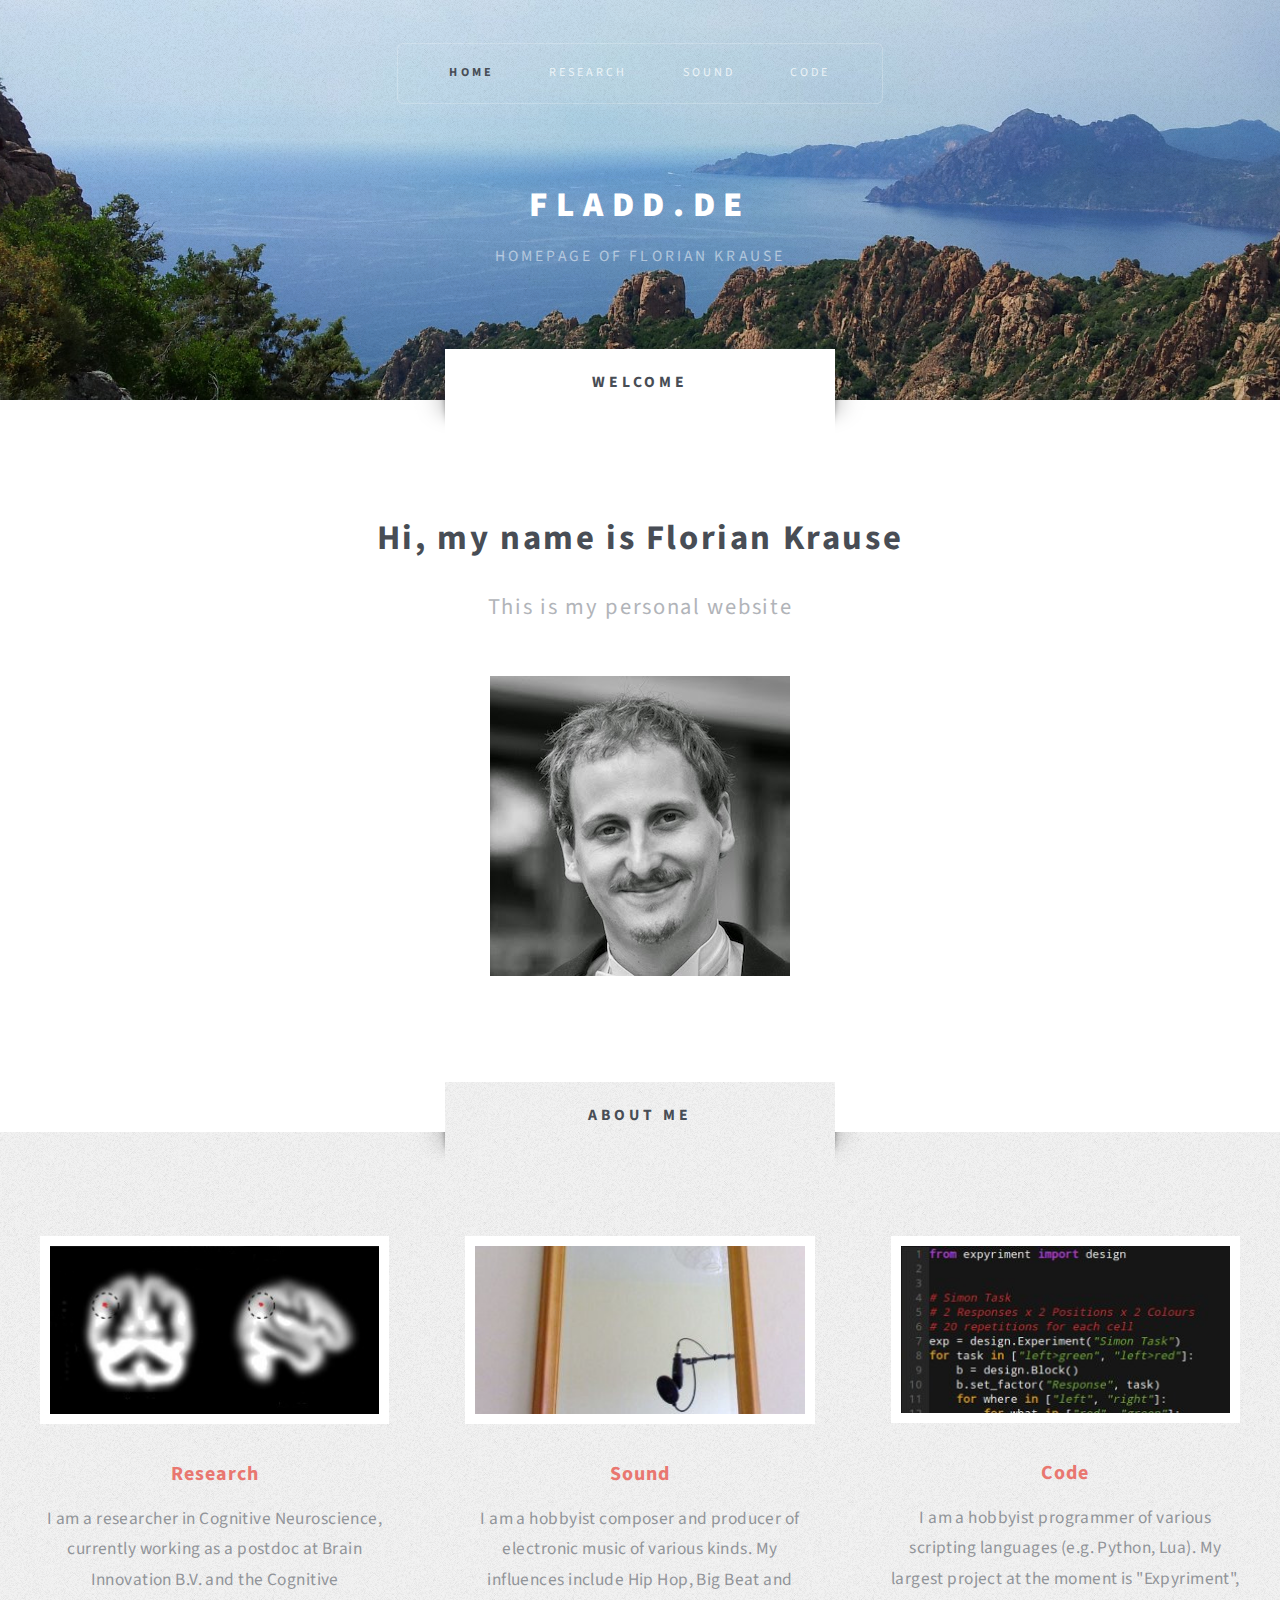
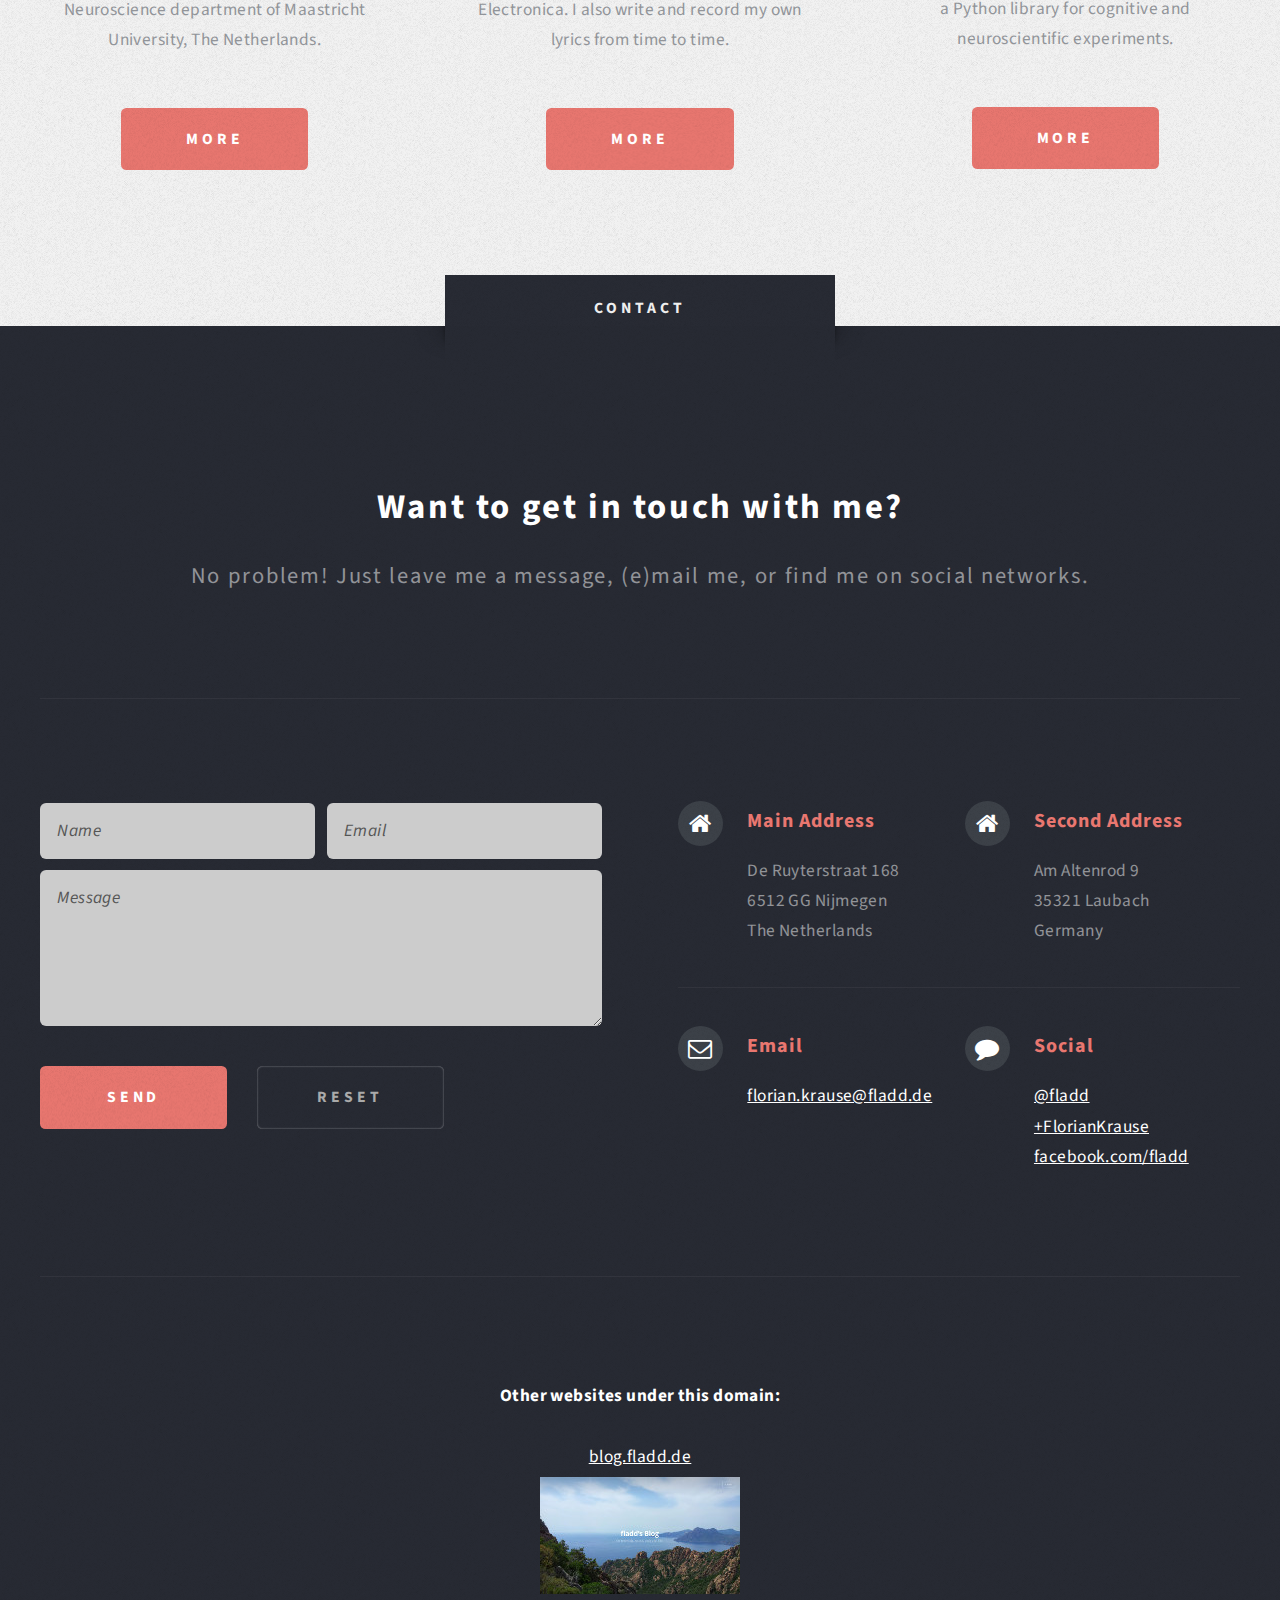
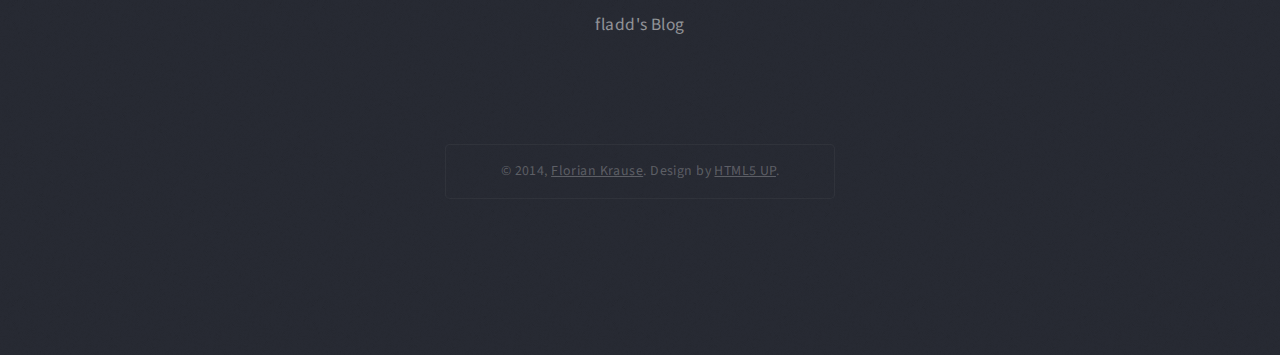
==== index.html @ 592b1b5a "copy from webserver" ====
<!DOCTYPE HTML>
<!--
Escape Velocity 2.0 by HTML5 UP
html5up.net | @n33co
Free for personal and commercial use under the CCA 3.0 license (html5up.net/license)
-->
<html>
    <head>
        <title>fladd.de - Homepage of Florian Krause</title>
        <meta http-equiv="content-type" content="text/html; charset=utf-8" />
        <meta name="description" content="I am a researcher in cognitive neuroscience, a hobbyist composer and producer of electronic music, and a hobbyist programmer" />
        <meta name="keywords" content="" />
        <link href="http://fonts.googleapis.com/css?family=Source+Sans+Pro:400,400italic,700,900" rel="stylesheet" />
        <script src="js/jquery-1.9.1.min.js"></script>
        <script src="js/jquery.dropotron-1.3.js"></script>
        <script src="js/config.js"></script>
        <script src="js/5grid.min.js"></script>
        <script src="js/5grid-ui.min.js"></script>
        <script src="js/scroll.js"></script>
        <noscript>
            <link rel="stylesheet" href="css/5grid-noscript.css" />
            <link rel="stylesheet" href="css/style.css" />
            <link rel="stylesheet" href="css/style-desktop.css" />
        </noscript>
        <!--[if lte IE 8]><script src="js/html5shiv.js"></script><link rel="stylesheet" href="css/ie8.css" /><![endif]-->
	<script type="text/javascript">

	  var _gaq = _gaq || [];
	  _gaq.push(['_setAccount', 'UA-11684530-1']);
	  _gaq.push(['_trackPageview']);

	  (function() {
	    var ga = document.createElement('script'); ga.type = 'text/javascript'; ga.async = true;
	    ga.src = ('https:' == document.location.protocol ? 'https://ssl' : 'http://www') + '.google-analytics.com/ga.js';
	    var s = document.getElementsByTagName('script')[0]; s.parentNode.insertBefore(ga, s);
	  })();

	</script>
    </head>
    <body class="no-sidebar">

        <!-- Header Wrapper -->
        <div id="header-wrapper" class="wrapper">
            <div class="5grid 5grid-container">
                <div class="row">
                    <div class="12u">

                        <!-- Header -->
                        <div id="header">

                            <!-- Logo -->
                            <div id="logo">
                                <h1><a href="./">fladd.de</a></h1>
                                <span class="byline">Homepage of Florian Krause</span>
                            </div>
                            <!-- /Logo -->

                            <!-- Nav -->
                            <nav id="nav">
                            <ul>
                                <li class="active"><a
                                    href="">Home</a>
                                <ul>
                                    <li><a class="scroll" href="#welcome">Welcome</a></li>
                                    <li><a class="scroll"  href="#aboutme">About me</a></li>
                                    <li><a class="scroll" href="#contact">Contact</a></li>
                                </ul>
                                </li>

                                <li class="inactive"><a href="research">Research</a>
				</li>
                                <li class="inactive"><a href="sound">Sound</a>
				</li>
                                <li class="inactive"> <a href="code">Code</a>
</li>
                            </ul>
                            </nav>
                            <!-- /Nav -->

                        </div>
                        <!-- /Header -->

                    </div>
                </div>
            </div>
            </div>
        </div>
        <!-- /Header Wrapper -->

        <!-- Main Wrapper -->
        <div id="intro-wrapper" class="wrapper wrapper-style2">
            <div class="title"id="welcome">Welcome</div>
            <div class="5grid 5grid-container">
                <div class="row">
                    <div class="12u">

                        <!-- Main -->
                        <div id="main">
                            <div class="5grid">
                                <div class="row">
                                    <div class="12u 5grid-cell-mainContent">

                                        <!-- Content -->
                                        <div id="content">
                                            <article class="is is-post">
                                            <header class="style1">
                                            <h2>Hi, my name is Florian Krause<br class="mobile-hide" />
                                            </h2>
                                            <span class="byline">This is my personal website</span>
                                            </header>
                                            <a href="" class="image image-centered"><img src="images/florian.jpg"/></a>
                                            </article>
                                        </div>
                                        <!-- /Content -->

                                    </div>
                                </div>
                            </div>
                        </div>
                        <!-- /Main -->

                    </div>
                </div>
            </div>
        </div>
        <!-- /Main Wrapper -->

        <!-- Highlights Wrapper -->
        <div class="wrapper wrapper-style3">
            <div class="title" id="aboutme">About me</div>
            <div class="5grid 5grid-container">
                <div class="row">
                    <div class="12u">

                        <!-- Highlights -->
                        <div id="highlights">
                            <div class="5grid">
                                <div class="row">
                                    <div class="4u">
                                        <section class="highlight highlight-one">
                                        <a href="research" class="image image-full"><img src="images/vbm.jpg" alt="" /></a>
                                        <h3><a href="research">Research</a></h3>
                                        <p>I am a researcher in Cognitive Neuroscience, currently working
                                        as a postdoc at Brain Innovation B.V. and the Cognitive Neuroscience department of Maastricht University, The Netherlands.</p>
                                        <ul class="actions">
                                            <li><a href="research" class="button button-style1">More</a></li>
                                        </ul>
                                        </section>
                                    </div>
                                    <div class="4u">
                                        <section class="highlight highlight-two">
                                        <a href="sound" class="image image-full"><img src="images/mic.jpg" alt="" /></a>
                                        <h3><a href="sound">Sound</a></h3>
                                        <p>I am a hobbyist composer and producer of electronic music of various
                                        kinds. My influences include Hip Hop, Big Beat and Electronica.
					I also write and record my own lyrics from time to time.
                                        </p>
                                        <ul class="actions">
                                            <li><a href="sound" class="button button-style1">More</a></li>
                                        </ul>
                                        </section>
                                    </div>
                                    <div class="4u">
                                        <section class="highlight highlight-three">
                                        <a href="code" class="image image-full"><img src="images/code.jpg" alt="" /></a>
                                        <h3><a href="code">Code</a></h3>
                                        <p>I am a hobbyist programmer of various scripting languages (e.g. Python, Lua).
					My largest project at the moment is "Expyriment", a Python library for cognitive
					and neuroscientific experiments.
                                        </p>
                                        <ul class="actions">
                                            <li><a href="code" class="button button-style1">More</a></li>
                                        </ul>
                                        </section>
                                    </div>
                                </div>
                            </div>
                        </div>
                        <!-- /Highlights -->

                    </div>
                </div>
            </div>
        </div>
        <!-- /Highlights Wrapper -->

        <!-- Footer Wrapper -->
        <div id="footer-wrapper" class="wrapper">
            <div class="title" id="contact">Contact</div>
            <div class="5grid 5grid-container">
                <div class="row">
                    <div class="12u">

                        <!-- Footer -->
                        <div id="footer">
                            <header class="style1">
                            <h2>Want to get in touch with me?</h2>
                            <p class="byline">
                            No problem! Just leave me a message,
                            (e)mail me, or find me on social networks.
                            </p>
                            </header>
                            <hr />
                            <div class="5grid">
                                <div class="row">
                                    <div class="6u">

                                        <!-- Contact Form -->
                                        <section class="footer-one">
                                        <form method="post" action="contact.py">
<input type="hidden" name="section" value="home"/>
                                            <div class="5grid">
                                                <div class="row">
                                                    <div class="6u">
                                                        <input type="text" class="text" name="name" id="contact-name" placeholder="Name" />
                                                    </div>
                                                    <div class="6u">
                                                        <input type="text" class="text" name="email2" id="contact-email" placeholder="Email" />
                                                    </div>
                                                </div>
                                                <div class="row">
                                                    <div class="12u">
                                                        <textarea name="message" id="contact-message" placeholder="Message"></textarea>
                                                    </div>
                                                </div>
                                                <div class="row">
                                                    <div class="6u">
                                                        <input name="email" class="text2" id="contact-verification" placeholder="Do not fill in!" />
                                                    </div>
                                                </div>
                                                <div class="row">
                                                    <div class="12u">
                                                        <ul class="actions">
                                                            <li><input type="submit" class="button button-style1" value="Send" /></li>
                                                            <li><input type="reset" class="button button-style2" value="Reset" /></li>
                                                        </ul>
                                                    </div>
                                                </div>
                                            </div>
                                        </form>
                                        </section>
                                        <!-- /Contact Form -->

                                    </div>
                                    <div class="6u">

                                        <!-- Contacts -->
                                        <section class="footer-two">
                                        <div class="feature-list feature-list-small">
                                            <div class="5grid">
                                                <div class="row">
                                                    <div class="6u">
                                                        <section>
                                                        <h3 class="icon icon-home">Main Address</h3>
                                                        <p>
                                                        De Ruyterstraat 168 <br />
                                                        6512 GG Nijmegen <br />
                                                        The Netherlands
                                                        </p>
                                                        </section>
                                                    </div>
                                                    <div class="6u">
                                                        <section>
                                                        <h3 class="icon icon-home">Second Address</h3>
                                                        <p>
                                                        Am Altenrod 9 <br />
                                                        35321 Laubach <br />
                                                        Germany
                                                        </p>

                                                        </section>
                                                    </div>
                                                </div>
                                                <div class="row">
                                                    <div class="6u">
                                                        <section>
                                                        <h3 class="icon icon-envelope">Email</h3>
                                                        <p>
                                                        <a
                                                            href="mailto:florian.krause@fladd.de">florian.krause@fladd.de</a>
                                                        </p>
                                                        </section>
                                                    </div>
                                                    <div class="6u">
                                                        <section>
                                                        <h3 class="icon icon-comment">Social</h3>
                                                        <p>
                                                        <a href="http://twitter.com/fladd">@fladd</a><br />
                                                        <a href="http://google.com/+FlorianKrause">+FlorianKrause</a><br />
                                                        <a href="http://www.facebook.com/fladd">facebook.com/fladd</a>
                                                        </p>
                                                        </section>
                                                    </div>
                                                </div>
                                            </div>
                                        </div>
                                        </section>
                                        <!-- /Contacts -->

                                    </div>
                                </div>
                            </div>
                            <hr />
			    <div style="margin: 25px auto; text-align: center;">
			    <h2>Other websites under this domain:</h2>
			    <br />
			    <a href="http://blog.fladd.de" target="_blank">blog.fladd.de</a>
			    <br />
			    <a href="http://blog.fladd.de" target="_blank"><img src="images/blog.jpg" style="margin: 5px;"/></a>
			    </a>
			    <br />
			    fladd's Blog
			    </div>
                        </div>
                        <!-- /Footer -->

                        <!-- Copyright -->
                        <div id="copyright">
                            <span>
                                &copy; 2014, <a href="http://www.fladd.de#contact">Florian Krause</a>. Design by <a href="http://html5up.net/">HTML5 UP</a>.
                            </span>
                        </div>
                        <!-- /Copyright -->

                    </div>
                </div>
            </div>
        </div>
        <!-- /Footer Wrapper -->

    </body>
</html>
---- css/5grid-noscript.css ----
/* 5grid.js v0.2 | (c) n33 | n33.co @n33co | MIT + GPLv2 */html,body,div,span,applet,object,iframe,h1,h2,h3,h4,h5,h6,p,blockquote,pre,a,abbr,acronym,address,big,cite,code,del,dfn,em,img,ins,kbd,q,s,samp,small,strike,strong,sub,sup,tt,var,b,u,i,center,dl,dt,dd,ol,ul,li,fieldset,form,label,legend,table,caption,tbody,tfoot,thead,tr,th,td,article,aside,canvas,details,embed,figure,figcaption,footer,header,hgroup,menu,nav,output,ruby,section,summary,time,mark,audio,video{margin:0;padding:0;border:0;font-size:100%;font:inherit;vertical-align:baseline}article,aside,details,figcaption,figure,footer,header,hgroup,menu,nav,section{display:block}body{line-height:1}ol,ul{list-style:none}blockquote,q{quotes:none}blockquote:before,blockquote:after,q:before,q:after{content:'';content:none}table{border-collapse:collapse;border-spacing:0}body{-webkit-text-size-adjust:none}.\35 grid .\31 2u{width:100%}.\35 grid .\31 1u{width:91.5%}.\35 grid .\31 0u{width:83%}.\35 grid .\39 u{width:74.5%}.\35 grid .\38 u{width:66%}.\35 grid .\37 u{width:57.5%}.\35 grid .\36 u{width:49%}.\35 grid .\35 u{width:40.5%}.\35 grid .\34 u{width:32%}.\35 grid .\33 u{width:23.5%}.\35 grid .\32 u{width:15%}.\35 grid .\31 u{width:6.5%}.\35 grid .\31 u,.\35 grid .\32 u,.\35 grid .\33 u,.\35 grid .\34 u,.\35 grid .\35 u,.\35 grid .\36 u,.\35 grid .\37 u,.\35 grid .\38 u,.\35 grid .\39 u,.\35 grid .\31 0u,.\35 grid .\31 1u,.\35 grid .\31 2u{margin:1% 0 1% 2%;float:left}.\35 grid-flush .\31 2u{width:100%!important}.\35 grid-flush .\31 1u{width:91.6666666667%!important}.\35 grid-flush .\31 0u{width:83.3333333333%!important}.\35 grid-flush .\39 u{width:75%!important}.\35 grid-flush .\38 u{width:66.6666666667%!important}.\35 grid-flush .\37 u{width:58.3333333333%!important}.\35 grid-flush .\36 u{width:50%!important}.\35 grid-flush .\35 u{width:41.6666666667%!important}.\35 grid-flush .\34 u{width:33.3333333333%!important}.\35 grid-flush .\33 u{width:25%!important}.\35 grid-flush .\32 u{width:16.6666666667%!important}.\35 grid-flush .\31 u{width:8.3333333333%!important}.\35 grid-flush .\31 u,.\35 grid-flush .\32 u,.\35 grid-flush .\33 u,.\35 grid-flush .\34 u,.\35 grid-flush .\35 u,.\35 grid-flush .\36 u,.\35 grid-flush .\37 u,.\35 grid-flush .\38 u,.\35 grid-flush .\39 u,.\35 grid-flush .\31 0u,.\35 grid-flush .\31 1u,.\35 grid-flush .\31 2u{margin:0!important}.\35 grid-container{width:1200px;margin:0 auto}.\35 grid .row:after{content:'';display:block;clear:both;height:0}.\35 grid .row>:first-child{margin-left:0}.\35 grid .row:first-child>*{margin-top:0}.\35 grid .row:last-child>*{margin-bottom:0}
---- css/style.css ----
@charset 'UTF-8';

@font-face
{
	font-family: 'FontAwesome';
	src: url('fonts/fontawesome-webfont.eot?v=3.0.1');
	src: url('fonts/fontawesome-webfont.eot?#iefix&v=3.0.1') format('embedded-opentype'),
	     url('fonts/fontawesome-webfont.woff?v=3.0.1') format('woff'),
	     url('fonts/fontawesome-webfont.ttf?v=3.0.1') format('truetype'),
	     url('fonts/fontawesome-webfont.svg#FontAwesome') format('svg');
	font-weight: normal;
	font-style: normal;
}

@font-face
{
	font-family: 'Font-Awesome-Social';
	src: url('fonts/fontawesome-social-webfont.eot');
	src: url('fonts/fontawesome-social-webfont.eot?#iefix') format('embedded-opentype'),
	     url('fonts/fontawesome-social-webfont.woff') format('woff'),
		 url('fonts/fontawesome-social-webfont.ttf') format('truetype'),
		 url('fonts/fontawesome-social-webfont.svg#Font-Awesome-More') format('svg');
	font-weight: normal;
	font-style: normal;
}

/*
	Escape Velocity 2.0 by HTML5 UP
	html5up.net | @n33co
	Free for personal and commercial use under the CCA 3.0 license (html5up.net/license)
*/

/*********************************************************************************/
/* Basic                                                                         */
/*********************************************************************************/

	*
	{
		-moz-box-sizing: border-box;
		-webkit-box-sizing: border-box;
		-o-box-sizing: border-box;
		-ms-box-sizing: border-box;
		box-sizing: border-box;
	}

	body, input, textarea, select
	{
		font-family: 'Source Sans Pro', sans-serif;
		font-weight: 400;
		color: #919499;
	}

	h1,h2,h3,h4,h5,h6
	{
		font-weight: 700;
		color: #484d55;
	}
	
	h1 a, h2 a, h3 a, h4 a, h5 a, h6 a
	{
		color: inherit;
		text-decoration: none;
	}

	a
	{
		text-decoration: underline;
		color: #717479;
		-moz-transition: all .25s ease-in-out;
		-webkit-transition: all .25s ease-in-out;
		-o-transition: all .25s ease-in-out;
		-ms-transition: all .25s ease-in-out;
		transition: all .25s ease-in-out;
	}
	
		a:hover
		{
			text-decoration: none;
		}

	strong, b
	{
		font-weight: 700;
		color: #484d55;
	}
	
	blockquote
	{
		border-left: solid 0.5em #ddd;
		padding: 1em 0 1em 2em;
		font-style: italic;
	}
	
	em, i
	{
		font-style: italic;
	}
	
	hr
	{
		border: 0;
		border-top: solid 1px #ddd;
	}
	
	sub
	{
		position: relative;
		top: 0.5em;
		font-size: 0.8em;
	}
	
	sup
	{
		position: relative;
		top: -0.5em;
		font-size: 0.8em;
	}
	
	table
	{
		width: 100%;
	}
	
		table.style1
		{
			width: 100%;
		}
		
			table.style1 tbody tr:nth-child(2n+2)
			{
				background: #f4f4f4;
			}
			
			table.style1 td
			{
				padding: 0.5em 1em 0.5em 1em;
			}
			
			table.style1 th
			{
				text-align: left;
				font-weight: 400;
				padding: 0.5em 1em 0.5em 1em;
			}
		
			table.style1 thead
			{
				background: #484d55;
				color: #fff;
			}
			
			table.style1 tfoot
			{
				background: #eee;
			}
			
			table.style1 tbody
			{
			}

	form
	{
	}
	
		form label
		{
			display: block;
			color: #484d55;
		}
	
		form input.text,
		form select,
		form textarea
		{
			-webkit-appearance: none;
			display: block;
			border: 0;
			background: #eee;
			box-shadow: inset 0px 0px 1px 0px #a0a1a7;
			border-radius: 0.35em;
			width: 100%;
			padding: 0.75em 1em 0.75em 1em;
			-moz-transition: all .25s ease-in-out;
			-webkit-transition: all .25s ease-in-out;
			-o-transition: all .25s ease-in-out;
			-ms-transition: all .25s ease-in-out;
			transition: all .25s ease-in-out;
		}

			form input.text:hover,
			form select:hover,
			form textarea:hover
			{
			}

			form input.text:focus,
			form select:focus,
			form textarea:focus
			{
				background: #f8f8f8;
			}
			
			form textarea
			{
				min-height: 9em;
			}

			form .formerize-placeholder
			{
				color: #555 !important;
				font-style: italic;
			}

			form ::-webkit-input-placeholder
			{
				color: #555 !important;
				font-style: italic;
			}

			form :-moz-placeholder
			{
				color: #555 !important;
				font-style: italic;
			}

			form ::-moz-placeholder
			{
				color: #555 !important;
				font-style: italic;
			}

			form :-ms-input-placeholder
			{
				color: #555 !important;
				font-style: italic;
			}

			form ::-moz-focus-inner
			{
				border: 0;
			}
	    form input.text2 {
    		    display: none;
	    }

	.nobr
	{
		white-space: nowrap;
	}

	br.clear
	{
		clear: both;
	}
	
	p, ul, ol, dl, table, blockquote, form
	{
		margin-bottom: 2em;
	}
	
	section,
	article
	{
		margin-bottom: 3em;
	}
	
	section > :last-child,
	article > :last-child
	{
		margin-bottom: 0;
	}

	section:last-child,
	article:last-child
	{
		margin-bottom: 0;
	}
	
	header.style1
	{
		text-align: center;
	}

		header.style1 h2
		{
			font-weight: 700;
		}
		
		header.style1 .byline
		{
			color: #b1b4b9;
		}

	.image
	{
		display: inline-block;
	}
	
		.image img
		{
			display: block;
			width: 100%;
		}

	.image-full
	{
		display: block;
		width: 100%;
		margin: 0 0 2em 0;
	}

	.image-left
	{
		float: left;
		margin: 0 2em 2em 0;
	}
	
	.image-centered
	{
		display: block;
		margin: 0 0 2em 0;
	}

		.image-centered img
		{
			margin: 0 auto;
			width: auto;
		}
		
	.image-featured
	{
		display: block;
		width: 100%;
		margin: 0 0 2em 0;
	}

	.button
	{
		display: inline-block;
		background: #444;
		text-align: center;
		text-transform: uppercase;
		font-weight: 700;
		letter-spacing: 0.25em;
		text-decoration: none;
		border-radius: 0.35em;
		border: 0;
		outline: 0;
		cursor: pointer;
		-moz-transition: all .25s ease-in-out;
		-webkit-transition: all .25s ease-in-out;
		-o-transition: all .25s ease-in-out;
		-ms-transition: all .25s ease-in-out;
		transition: all .25s ease-in-out;
	}

		.button-style1
		{
			background: #e97770 url('images/overlay.png');
			color: #fff;
		}

			.button-style1:hover
			{
				background-color: #f98780;
			}
			
			.button-style1:active
			{
				background-color: #d96760;
			}

		.button-style2
		{
			background: none;
			color: #606167;
			box-shadow: inset 0px 0px 2px 0px #a0a1a7;
		}
		
			.button-style2:hover
			{
				box-shadow: inset 0px 0px 2px 0px #606167;
			}
		
			.button-style2:active
			{
				box-shadow: inset 0px 0px 2px 0px #202127;
			}

		.button-style3
		{
			background: #2f333b url('images/overlay.png');
			color: #fff;
		}

			.button-style3:hover
			{
				background-color: #3f434b;
			}
			
			.button-style3:active
			{
				background-color: #1f232b;
			}

	ul.style1
	{
	}
	
	ul.style2
	{
	}
	
		ul.style2 li
		{
			border-top: solid 1px #eee;
			padding: 1.5em 0 0 0;
			margin: 1.5em 0 0 0;
		}
		
		ul.style2 li:first-child
		{
			border-top: 0;
			padding-top: 0;
			margin-top: 0;
		}
	
	ul.style3
	{
	}
	
		ul.style3 li
		{
			border-top: solid 1px #eee;
			padding: 0.5em 0 0 0;
			margin: 0.5em 0 0 0;
		}
		
		ul.style3 li:first-child
		{
			border-top: 0;
			padding-top: 0;
			margin-top: 0;
		}
	
	ol.style1
	{
	}
		
	.actions
	{
	}

	.feature-list
	{
	}

		.feature-list h3
		{
			color: #e97770 !important;
		}
		
			.feature-list h3:before
			{
				position: relative;
				display: inline-block;
				color: #fff;
				background: #2f333b url('images/overlay.png');
				border-radius: 1em;
				text-align: center;
			}

/*********************************************************************************/
/* Icons                                                                         */
/*********************************************************************************/

	/*
		Powered by:
		
		Font Awesome (http://fortawesome.github.com/Font-Awesome/)
		Font Awesome More (http://gregoryloucas.github.com/Font-Awesome-More/)
	*/

	.icon
	{
		text-decoration: none;
	}

		.icon:before
		{
			font-size: 1.25em;
			text-decoration: none;
			font-family: FontAwesome;
			font-weight: normal;
			font-style: normal;
			-webkit-text-rendering: optimizeLegibility;
			-moz-text-rendering: optimizeLegibility;
			-ms-text-rendering: optimizeLegibility;
			-o-text-rendering: optimizeLegibility;
			text-rendering: optimizeLegibility;
			-webkit-font-smoothing: antialiased;
			-moz-font-smoothing: antialiased;
			-ms-font-smoothing: antialiased;
			-o-font-smoothing: antialiased;
			font-smoothing: antialiased;
			-webkit-font-feature-settings: "liga" 1, "dlig" 1;
			-moz-font-feature-settings: "liga=1, dlig=1";
			-ms-font-feature-settings: "liga" 1, "dlig" 1;
			-o-font-feature-settings: "liga" 1, "dlig" 1;
			font-feature-settings: "liga" 1, "dlig" 1;
		}

		.icon-glass:before                { content: "\f000"; }
		.icon-music:before                { content: "\f001"; }
		.icon-search:before               { content: "\f002"; }
		.icon-envelope:before             { content: "\f003"; }
		.icon-heart:before                { content: "\f004"; }
		.icon-star:before                 { content: "\f005"; }
		.icon-star-empty:before           { content: "\f006"; }
		.icon-user:before                 { content: "\f007"; }
		.icon-film:before                 { content: "\f008"; }
		.icon-th-large:before             { content: "\f009"; }
		.icon-th:before                   { content: "\f00a"; }
		.icon-th-list:before              { content: "\f00b"; }
		.icon-ok:before                   { content: "\f00c"; }
		.icon-remove:before               { content: "\f00d"; }
		.icon-zoom-in:before              { content: "\f00e"; }

		.icon-zoom-out:before             { content: "\f010"; }
		.icon-off:before                  { content: "\f011"; }
		.icon-signal:before               { content: "\f012"; }
		.icon-cog:before                  { content: "\f013"; }
		.icon-trash:before                { content: "\f014"; }
		.icon-home:before                 { content: "\f015"; }
		.icon-file:before                 { content: "\f016"; }
		.icon-time:before                 { content: "\f017"; }
		.icon-road:before                 { content: "\f018"; }
		.icon-download-alt:before         { content: "\f019"; }
		.icon-download:before             { content: "\f01a"; }
		.icon-upload:before               { content: "\f01b"; }
		.icon-inbox:before                { content: "\f01c"; }
		.icon-play-circle:before          { content: "\f01d"; }
		.icon-repeat:before               { content: "\f01e"; }

		/* \f020 doesn't work in Safari. all shifted one down */
		.icon-refresh:before              { content: "\f021"; }
		.icon-list-alt:before             { content: "\f022"; }
		.icon-lock:before                 { content: "\f023"; }
		.icon-flag:before                 { content: "\f024"; }
		.icon-headphones:before           { content: "\f025"; }
		.icon-volume-off:before           { content: "\f026"; }
		.icon-volume-down:before          { content: "\f027"; }
		.icon-volume-up:before            { content: "\f028"; }
		.icon-qrcode:before               { content: "\f029"; }
		.icon-barcode:before              { content: "\f02a"; }
		.icon-tag:before                  { content: "\f02b"; }
		.icon-tags:before                 { content: "\f02c"; }
		.icon-book:before                 { content: "\f02d"; }
		.icon-bookmark:before             { content: "\f02e"; }
		.icon-print:before                { content: "\f02f"; }

		.icon-camera:before               { content: "\f030"; }
		.icon-font:before                 { content: "\f031"; }
		.icon-bold:before                 { content: "\f032"; }
		.icon-italic:before               { content: "\f033"; }
		.icon-text-height:before          { content: "\f034"; }
		.icon-text-width:before           { content: "\f035"; }
		.icon-align-left:before           { content: "\f036"; }
		.icon-align-center:before         { content: "\f037"; }
		.icon-align-right:before          { content: "\f038"; }
		.icon-align-justify:before        { content: "\f039"; }
		.icon-list:before                 { content: "\f03a"; }
		.icon-indent-left:before          { content: "\f03b"; }
		.icon-indent-right:before         { content: "\f03c"; }
		.icon-facetime-video:before       { content: "\f03d"; }
		.icon-picture:before              { content: "\f03e"; }

		.icon-pencil:before               { content: "\f040"; }
		.icon-map-marker:before           { content: "\f041"; }
		.icon-adjust:before               { content: "\f042"; }
		.icon-tint:before                 { content: "\f043"; }
		.icon-edit:before                 { content: "\f044"; padding-top: 1px; padding-left: 1px; }
		.icon-share:before                { content: "\f045"; }
		.icon-check:before                { content: "\f046"; }
		.icon-move:before                 { content: "\f047"; }
		.icon-step-backward:before        { content: "\f048"; }
		.icon-fast-backward:before        { content: "\f049"; }
		.icon-backward:before             { content: "\f04a"; }
		.icon-play:before                 { content: "\f04b"; }
		.icon-pause:before                { content: "\f04c"; }
		.icon-stop:before                 { content: "\f04d"; }
		.icon-forward:before              { content: "\f04e"; }

		.icon-fast-forward:before         { content: "\f050"; }
		.icon-step-forward:before         { content: "\f051"; }
		.icon-eject:before                { content: "\f052"; }
		.icon-chevron-left:before         { content: "\f053"; }
		.icon-chevron-right:before        { content: "\f054"; }
		.icon-plus-sign:before            { content: "\f055"; }
		.icon-minus-sign:before           { content: "\f056"; }
		.icon-remove-sign:before          { content: "\f057"; }
		.icon-ok-sign:before              { content: "\f058"; }
		.icon-question-sign:before        { content: "\f059"; }
		.icon-info-sign:before            { content: "\f05a"; }
		.icon-screenshot:before           { content: "\f05b"; }
		.icon-remove-circle:before        { content: "\f05c"; }
		.icon-ok-circle:before            { content: "\f05d"; }
		.icon-ban-circle:before           { content: "\f05e"; }

		.icon-arrow-left:before           { content: "\f060"; }
		.icon-arrow-right:before          { content: "\f061"; }
		.icon-arrow-up:before             { content: "\f062"; }
		.icon-arrow-down:before           { content: "\f063"; }
		.icon-share-alt:before            { content: "\f064"; }
		.icon-resize-full:before          { content: "\f065"; }
		.icon-resize-small:before         { content: "\f066"; }
		.icon-plus:before                 { content: "\f067"; }
		.icon-minus:before                { content: "\f068"; }
		.icon-asterisk:before             { content: "\f069"; }
		.icon-exclamation-sign:before     { content: "\f06a"; }
		.icon-gift:before                 { content: "\f06b"; }
		.icon-leaf:before                 { content: "\f06c"; }
		.icon-fire:before                 { content: "\f06d"; }
		.icon-eye-open:before             { content: "\f06e"; }

		.icon-eye-close:before            { content: "\f070"; }
		.icon-warning-sign:before         { content: "\f071"; }
		.icon-plane:before                { content: "\f072"; }
		.icon-calendar:before             { content: "\f073"; }
		.icon-random:before               { content: "\f074"; }
		.icon-comment:before              { content: "\f075"; }
		.icon-magnet:before               { content: "\f076"; }
		.icon-chevron-up:before           { content: "\f077"; }
		.icon-chevron-down:before         { content: "\f078"; }
		.icon-retweet:before              { content: "\f079"; }
		.icon-shopping-cart:before        { content: "\f07a"; }
		.icon-folder-close:before         { content: "\f07b"; }
		.icon-folder-open:before          { content: "\f07c"; }
		.icon-resize-vertical:before      { content: "\f07d"; }
		.icon-resize-horizontal:before    { content: "\f07e"; }

		.icon-bar-chart:before            { content: "\f080"; }
		.icon-twitter-sign:before         { content: "\f081"; }
		.icon-facebook-sign:before        { content: "\f082"; }
		.icon-camera-retro:before         { content: "\f083"; }
		.icon-key:before                  { content: "\f084"; }
		.icon-cogs:before                 { content: "\f085"; }
		.icon-comments:before             { content: "\f086"; }
		.icon-thumbs-up:before            { content: "\f087"; }
		.icon-thumbs-down:before          { content: "\f088"; }
		.icon-star-half:before            { content: "\f089"; }
		.icon-heart-empty:before          { content: "\f08a"; }
		.icon-signout:before              { content: "\f08b"; }
		.icon-linkedin-sign:before        { content: "\f08c"; }
		.icon-pushpin:before              { content: "\f08d"; }
		.icon-external-link:before        { content: "\f08e"; }

		.icon-signin:before               { content: "\f090"; }
		.icon-trophy:before               { content: "\f091"; }
		.icon-github-sign:before          { content: "\f092"; }
		.icon-upload-alt:before           { content: "\f093"; }
		.icon-lemon:before                { content: "\f094"; }
		.icon-phone:before                { content: "\f095"; }
		.icon-check-empty:before          { content: "\f096"; }
		.icon-bookmark-empty:before       { content: "\f097"; }
		.icon-phone-sign:before           { content: "\f098"; }
		.icon-twitter:before              { content: "\f099"; padding-left: 2px; }
		.icon-facebook:before             { content: "\f09a"; padding-left: 6px; }
		.icon-github:before               { content: "\f09b"; }
		.icon-unlock:before               { content: "\f09c"; }
		.icon-credit-card:before          { content: "\f09d"; }
		.icon-rss:before                  { content: "\f09e"; }

		.icon-hdd:before                  { content: "\f0a0"; }
		.icon-bullhorn:before             { content: "\f0a1"; }
		.icon-bell:before                 { content: "\f0a2"; }
		.icon-certificate:before          { content: "\f0a3"; }
		.icon-hand-right:before           { content: "\f0a4"; }
		.icon-hand-left:before            { content: "\f0a5"; }
		.icon-hand-up:before              { content: "\f0a6"; }
		.icon-hand-down:before            { content: "\f0a7"; }
		.icon-circle-arrow-left:before    { content: "\f0a8"; }
		.icon-circle-arrow-right:before   { content: "\f0a9"; }
		.icon-circle-arrow-up:before      { content: "\f0aa"; }
		.icon-circle-arrow-down:before    { content: "\f0ab"; }
		.icon-globe:before                { content: "\f0ac"; }
		.icon-wrench:before               { content: "\f0ad"; }
		.icon-tasks:before                { content: "\f0ae"; }

		.icon-filter:before               { content: "\f0b0"; }
		.icon-briefcase:before            { content: "\f0b1"; }
		.icon-fullscreen:before           { content: "\f0b2"; }

		.icon-group:before                { content: "\f0c0"; }
		.icon-link:before                 { content: "\f0c1"; }
		.icon-cloud:before                { content: "\f0c2"; }
		.icon-beaker:before               { content: "\f0c3"; }
		.icon-cut:before                  { content: "\f0c4"; }
		.icon-copy:before                 { content: "\f0c5"; }
		.icon-paper-clip:before           { content: "\f0c6"; }
		.icon-save:before                 { content: "\f0c7"; }
		.icon-sign-blank:before           { content: "\f0c8"; }
		.icon-reorder:before              { content: "\f0c9"; }
		.icon-list-ul:before              { content: "\f0ca"; }
		.icon-list-ol:before              { content: "\f0cb"; }
		.icon-strikethrough:before        { content: "\f0cc"; }
		.icon-underline:before            { content: "\f0cd"; }
		.icon-table:before                { content: "\f0ce"; }

		.icon-magic:before                { content: "\f0d0"; }
		.icon-truck:before                { content: "\f0d1"; }
		.icon-pinterest:before            { content: "\f0d2"; }
		.icon-pinterest-sign:before       { content: "\f0d3"; }
		.icon-google-plus-sign:before     { content: "\f0d4"; }
		.icon-google-plus:before          { content: "\f0d5"; }
		.icon-money:before                { content: "\f0d6"; }
		.icon-caret-down:before           { content: "\f0d7"; }
		.icon-caret-up:before             { content: "\f0d8"; }
		.icon-caret-left:before           { content: "\f0d9"; }
		.icon-caret-right:before          { content: "\f0da"; }
		.icon-columns:before              { content: "\f0db"; }
		.icon-sort:before                 { content: "\f0dc"; }
		.icon-sort-down:before            { content: "\f0dd"; }
		.icon-sort-up:before              { content: "\f0de"; }

		.icon-envelope-alt:before         { content: "\f0e0"; }
		.icon-linkedin:before             { content: "\f0e1"; }
		.icon-undo:before                 { content: "\f0e2"; }
		.icon-legal:before                { content: "\f0e3"; }
		.icon-dashboard:before            { content: "\f0e4"; }
		.icon-comment-alt:before          { content: "\f0e5"; }
		.icon-comments-alt:before         { content: "\f0e6"; }
		.icon-bolt:before                 { content: "\f0e7"; }
		.icon-sitemap:before              { content: "\f0e8"; }
		.icon-umbrella:before             { content: "\f0e9"; }
		.icon-paste:before                { content: "\f0ea"; }
		.icon-lightbulb:before            { content: "\f0eb"; }
		.icon-exchange:before             { content: "\f0ec"; }
		.icon-cloud-download:before       { content: "\f0ed"; }
		.icon-cloud-upload:before         { content: "\f0ee"; }

		.icon-user-md:before              { content: "\f0f0"; }
		.icon-stethoscope:before          { content: "\f0f1"; }
		.icon-suitcase:before             { content: "\f0f2"; }
		.icon-bell-alt:before             { content: "\f0f3"; }
		.icon-coffee:before               { content: "\f0f4"; }
		.icon-food:before                 { content: "\f0f5"; }
		.icon-file-alt:before             { content: "\f0f6"; }
		.icon-building:before             { content: "\f0f7"; }
		.icon-hospital:before             { content: "\f0f8"; }
		.icon-ambulance:before            { content: "\f0f9"; }
		.icon-medkit:before               { content: "\f0fa"; }
		.icon-fighter-jet:before          { content: "\f0fb"; }
		.icon-beer:before                 { content: "\f0fc"; }
		.icon-h-sign:before               { content: "\f0fd"; }
		.icon-plus-sign-alt:before        { content: "\f0fe"; }

		.icon-double-angle-left:before    { content: "\f100"; }
		.icon-double-angle-right:before   { content: "\f101"; }
		.icon-double-angle-up:before      { content: "\f102"; }
		.icon-double-angle-down:before    { content: "\f103"; }
		.icon-angle-left:before           { content: "\f104"; }
		.icon-angle-right:before          { content: "\f105"; }
		.icon-angle-up:before             { content: "\f106"; }
		.icon-angle-down:before           { content: "\f107"; }
		.icon-desktop:before              { content: "\f108"; }
		.icon-laptop:before               { content: "\f109"; }
		.icon-tablet:before               { content: "\f10a"; }
		.icon-mobile-phone:before         { content: "\f10b"; }
		.icon-circle-blank:before         { content: "\f10c"; }
		.icon-quote-left:before           { content: "\f10d"; }
		.icon-quote-right:before          { content: "\f10e"; }

		.icon-spinner:before              { content: "\f110"; }
		.icon-circle:before               { content: "\f111"; }
		.icon-reply:before                { content: "\f112"; }
		.icon-github-alt:before           { content: "\f113"; }
		.icon-folder-close-alt:before     { content: "\f114"; }
		.icon-folder-open-alt:before      { content: "\f115"; }

		.icon-blogger-sign:before,.icon-blogger:before,.icon-delicious:before,.icon-dribbble-sign:before,.icon-dribbble:before,.icon-dropbox:before,.icon-drupal:before,.icon-evernote-sign:before,.icon-evernote:before,.icon-flickr-sign:before,.icon-flickr:before,.icon-forrst-sign:before,.icon-forrst:before,.icon-foursquare-sign:before,.icon-foursquare:before,.icon-git-fork:before,.icon-hacker-news:before,.icon-instagram:before,.icon-lastfm-sign:before,.icon-lastfm:before,.icon-paypal:before,.icon-picasa-sign:before,.icon-picasa:before,.icon-reddit:before,.icon-share-this-sign:before,.icon-share-this:before,.icon-skype:before,.icon-soundcloud:before,.icon-spotify:before,.icon-stack-overflow:before,.icon-tumblr-sign:before,.icon-tumblr:before,.icon-vimeo-sign:before,.icon-vimeo:before,.icon-wordpress-sign:before,.icon-wordpress:before,.icon-yelp-sign:before,.icon-yelp:before,.icon-youtube-sign:before,.icon-youtube:before              {font-family:'Font-Awesome-Social'; }

		.icon-dropbox:before              { content: "\f300"; }
		.icon-drupal:before               { content: "\f301"; }
		.icon-git-fork:before             { content: "\f302"; }
		.icon-instagram:before            { content: "\f303"; }
		.icon-share-this-sign:before      { content: "\f304"; }
		.icon-share-this:before           { content: "\f305"; }
		.icon-foursquare-sign:before      { content: "\f306"; }
		.icon-foursquare:before           { content: "\f307"; }
		.icon-hacker-news:before          { content: "\f308"; }
		.icon-skype:before                { content: "\f309"; }
		.icon-spotify:before              { content: "\f30a"; }
		.icon-soundcloud:before           { content: "\f30b"; }
		.icon-paypal:before               { content: "\f30c"; }
		.icon-youtube-sign:before         { content: "\f30d"; }
		.icon-youtube:before              { content: "\f30e"; }
		.icon-reddit:before               { content: "\f30f"; }
		.icon-blogger-sign:before         { content: "\f310"; }
		.icon-blogger:before              { content: "\f311"; }
		.icon-dribbble-sign:before        { content: "\f312"; }
		.icon-dribbble:before             { content: "\f313"; }
		.icon-evernote-sign:before        { content: "\f314"; }
		.icon-evernote:before             { content: "\f315"; }
		.icon-flickr-sign:before          { content: "\f316"; }
		.icon-flickr:before               { content: "\f317"; }
		.icon-forrst-sign:before          { content: "\f318"; }
		.icon-forrst:before               { content: "\f319"; }
		.icon-delicious:before            { content: "\f31a"; }
		.icon-lastfm-sign:before          { content: "\f31b"; }
		.icon-lastfm:before               { content: "\f31c"; }
		.icon-picasa-sign:before          { content: "\f31d"; }
		.icon-picasa:before               { content: "\f31e"; }
		.icon-stack-overflow:before       { content: "\f320"; }
		.icon-tumblr-sign:before          { content: "\f321"; }
		.icon-tumblr:before               { content: "\f322"; }
		.icon-vimeo-sign:before           { content: "\f323"; }
		.icon-vimeo:before                { content: "\f324"; }
		.icon-wordpress-sign:before       { content: "\f325"; }
		.icon-wordpress:before            { content: "\f326"; }
		.icon-yelp-sign:before            { content: "\f327"; }
		.icon-yelp:before                 { content: "\f328"; }

/*********************************************************************************/
/* Wrappers                                                                      */
/*********************************************************************************/

	.wrapper
	{
		position: relative;
	}

		.wrapper .title
		{
			position: absolute;
			top: 0;
			left: 50%;
			text-align: center;
			text-transform: uppercase;
			display: block;
			font-weight: 700;
			letter-spacing: 0.25em;
		}
		
		.wrapper .title:before
		{
			content: '';
			position: absolute;
			bottom: -38px;
			left: -35px;
			width: 35px;
			height: 38px;
			background: url('images/shadow.png');
		}
		
		.wrapper .title:after
		{
			content: '';
			position: absolute;
			bottom: -38px;
			right: -35px;
			width: 35px;
			height: 38px;
			background: url('images/shadow.png');
			-moz-transform: scaleX(-1);
			-webkit-transform: scaleX(-1);
			-o-transform: scaleX(-1);
			-ms-transform: scaleX(-1);
			transform: scaleX(-1);
    	}

	#header-wrapper
	{
		background: url('../images/banner.jpg') center center;
		background-size: cover;
	}
	
		#header-wrapper:before
		{
			content: '';
			position: absolute;
			top: 0;
			left: 0;
			width: 100%;
			height: 100%;
			background: url('images/overlay.png');
		}
	
	#footer-wrapper
	{
		background: #282b34 url('images/overlay.png');
		color: #eee;
		color: rgba(255,255,255,0.5);
	}

		#footer-wrapper h1,
		#footer-wrapper h2,
		#footer-wrapper h3,
		#footer-wrapper h4,
		#footer-wrapper h5,
		#footer-wrapper h6,
		#footer-wrapper strong,
		#footer-wrapper b,
		#footer-wrapper a
		{
			color: #fff;
		}

		#footer-wrapper hr
		{
			border-top-color: #333;
			border-top-color: rgba(255,255,255,0.05);
		}

		#footer-wrapper form
		{
		}

			#footer-wrapper form input.text,
			#footer-wrapper form select,
			#footer-wrapper form textarea
			{
				background: #ccc;
				box-shadow: none;
			}

			#footer-wrapper form input.text:focus,
			#footer-wrapper form select:focus,
			#footer-wrapper form textarea:focus
			{
				background: #fff;
			}

		#footer-wrapper .button-style2
		{
			color: #aaa;
			box-shadow: inset 0px 0px 2px 0px rgba(255,255,255,0.5);
		}

			#footer-wrapper .button-style2:hover
			{
				color: #ccc;
				box-shadow: inset 0px 0px 2px 0px rgba(255,255,255,0.65);
			}

			#footer-wrapper .button-style2:active
			{
				box-shadow: inset 0px 0px 2px 0px rgba(255,255,255,0.75);
			}

		#footer-wrapper .title
		{
			background: #282b34 url('images/overlay.png');
			color: #eee;
		}
		
		#footer-wrapper header.style1
		{
		}
		
			#footer-wrapper header.style1 h2
			{
				color: #fff;
			}
	
			#footer-wrapper header.style1 .byline
			{
				color: inherit;
			}

		#footer-wrapper .feature-list
		{
		}
		
			#footer-wrapper .feature-list .row
			{
				border-top-color: #333;
				border-top-color: rgba(255,255,255,0.05);
			}

			#footer-wrapper .feature-list h3
			{
			}
			
				#footer-wrapper .feature-list h3:before
				{
					background: #3d4249 url('images/overlay.png');
				}
	
	.wrapper-style1
	{
		background: #e97770 url('images/overlay.png');
		color: #eee;
		color: rgba(255,255,255,0.75);
	}
	
		.wrapper-style1 .title
		{
			background: #e97770 url('images/overlay.png');
			color: #fff;
		}
	
		.wrapper-style1 h1,
		.wrapper-style1 h2,
		.wrapper-style1 h3,
		.wrapper-style1 h4,
		.wrapper-style1 h5,
		.wrapper-style1 h6,
		.wrapper-style1 strong,
		.wrapper-style1 b,
		.wrapper-style1 a
		{
			color: #fff;
		}
	
	.wrapper-style2
	{
		background: #fff;
	}
	
		.wrapper-style2 .title
		{
			background: #fff;
			color: #484d55;
		}
	
	.wrapper-style3
	{
		background: #f3f3f3 url('images/overlay.png');
	}
	
		.wrapper-style3 .title
		{
			background: #f3f3f3 url('images/overlay.png');
			color: #484d55;
		}
		
		.wrapper-style3 .image
		{
			border: solid 10px #fff;
		}
		
/*********************************************************************************/
/* Logo                                                                          */
/*********************************************************************************/

	#logo
	{
	}
	
		#logo h1
		{
			font-weight: 900;
			text-transform: uppercase;
			color: #fff;
		}
		
		#logo .byline
		{
			color: #eee;
			color: rgba(255,255,255,0.5);
			text-transform: uppercase;
		}

/*********************************************************************************/
/* Intro                                                                         */
/*********************************************************************************/

	#intro
	{
	}
	
		#intro .style1
		{
		}	
		
		#intro .style2
		{
			font-weight: 700;
			color: #fff;
			border-radius: 0.35em;
			box-shadow: inset 0px 0px 1px 1px rgba(255,255,255,0.25);
		}
		
			#intro .style2 a
			{
				color: inherit;
				text-decoration: none;
			}
		
		#intro .style3
		{
		}
		
/*********************************************************************************/
/* Highlights                                                                    */
/*********************************************************************************/

	#highlights
	{
	}

		#highlights .highlight
		{
			text-align: center;
		}
		
			#highlights .highlight h3
			{
				color: #e97770;
			}

/*********************************************************************************/
/* Copyright                                                                     */
/*********************************************************************************/
			
	#copyright
	{
		text-align: center;
	}
	
		#copyright span
		{
			display: inline-block;
			border-radius: 0.35em;
			box-shadow: inset 0px 0px 1px 1px rgba(255,255,255,0.05);
			color: #aaa;
			color: rgba(255,255,255,0.25);
		}
		
			#copyright span a
			{
				color: inherit;
			}
			
				#copyright span a:hover
				{
					color: #fff;
				}

/*********************************************************************************/
/* Subdomains                                                                    */
/*********************************************************************************/
			
	#subdomains
	{
		text-align: center;
	}
	
		#subdomains h1
		{
			color: #e97770;
		}


/*********************************************************************************/
/* Custom
 */
/*********************************************************************************/

.mark
{
	color: #484d55;
}

#mark
{
	color: #484d55;
}
---- css/style-desktop.css ----
/*
	Escape Velocity 2.0 by HTML5 UP
	html5up.net | @n33co
	Free for personal and commercial use under the CCA 3.0 license (html5up.net/license)
*/

/*********************************************************************************/
/* Basic                                                                         */
/*********************************************************************************/

	body, input, select, textarea
	{
		font-size: 13pt;
		line-height: 1.75em;
		letter-spacing: 0.025em;
	}

	body
	{
		min-width: 1200px;
	}

	hr
	{
		margin: 2em 0 2em 0;
	}

	section,
	article
	{
		margin: 0 0 4em 0;
	}

	header.style1
	{
		padding: 3em 0 3em 0;
	}

		header.style1 h2
		{
			font-size: 2em;
			letter-spacing: 0.075em;
			line-height: 1.5em;
		}
		
		header.style1 .byline
		{
			display: block;
			margin: 1.15em 0 0 0;
			font-size: 1.3em;
			letter-spacing: 0.075em;
			line-height: 1.5em;
		}

	form
	{
	}
	
		form label
		{
			margin: 0.25em 0 0.25em 0;
		}

	.button
	{
		padding: 0 2.25em 0 2.25em;
		font-size: 0.9em;
		min-width: 12em;
		height: 4em;
		line-height: 4em;
	}
	
		.button-big
		{
			font-size: 1em;
			min-width: 14em;
		}

	.actions
	{
		margin: 3em 0 0 0;
	}
	
		form .actions
		{
			margin-top: 1em;
		}
	
		.actions li
		{
			display: inline-block;
			margin: 0 0.75em 0 0.75em;
		}
		
		.actions li:first-child
		{
			margin-left: 0;
		}
		
		.actions li:last-child
		{
			margin-right: 0;
		}
		
		.actions-centered
		{
			text-align: center;
		}
		
	.feature-list
	{
	}

		.feature-list section
		{
			padding: 2em 0 2em 0;
		}

		.feature-list .row
		{
			border-top: solid 1px #eee;
		}
	
			.feature-list .row:first-child
			{
				border-top: 0;
			}
			
				.feature-list .row:first-child section
				{
					padding-top: 0;
				}
			
			.feature-list .row:last-child
			{
			}

				.feature-list .row:last-child section
				{
					padding-bottom: 0;
				}

		.feature-list h3
		{
			margin: 0 0 0.75em 0;
			font-size: 1.15em;
			letter-spacing: 0.05em;
			margin-top: -0.35em;
		}

			.feature-list h3:before
			{
				width: 64px;
				height: 64px;
				line-height: 64px;
				margin-right: 0.75em;
				font-size: 32px;
				top: 0.2em;
			}
	
		.feature-list p
		{
			margin: 0 0 0 5em;
		}
		
		.feature-list-small
		{
		}
		
			.feature-list-small h3
			{
			}
		
				.feature-list-small h3:before
				{
					font-size: 24px;
					line-height: 45px;
					width: 45px;
					height: 45px;
					margin-right: 1em;
				}
				
			.feature-list-small p
			{
				margin: 0 0 0 4em;
			}

	.is
	{
	}
	
		.is header
		{
			margin: 0 0 1.5em 0;
		}

			.is header.style1
			{
				position: relative;
				margin: -0.5em 0 0 0;
				padding-top: 0;
			}

		.is h2
		{
			margin: 0 0 0.75em 0;
			font-size: 1.15em;
			letter-spacing: 0.05em;
		}

		.is h3
		{
			margin: 0 0 0.5em 0;
			font-size: 1em;
			font-weight: 600;
			letter-spacing: 0.05em;
		}

	.is-pair-one
	{
		padding-right: 1.5em;
	}

	.is-pair-two
	{
		padding-left: 1.5em;
	}
	
	.is-triple-one
	{
		padding-right: 1.5em;
	}
	
	.is-triple-two
	{
		padding-left: 0.75em;
		padding-right: 0.75em;
	}
	
	.is-triple-three
	{
		padding-left: 1.5em;
	}

	.is-post-excerpt
	{
	}
	
		.is-post-excerpt .image-left
		{
			position: relative;
			top: 0.5em;
			width: 5em;
		}
		
		.is-post-excerpt h3,
		.is-post-excerpt p
		{
			margin-left: 7em;
		}
		
/*********************************************************************************/
/* Wrappers                                                                      */
/*********************************************************************************/

	.wrapper
	{
		padding: 6em 0 9em 0;
	}

		.wrapper .title
		{
			font-size: 0.9em;
			width: 25em;
			height: 3.25em;
			top: -3.25em;
			line-height: 3.25em;
			margin-bottom: -3.25em;
			margin-left: -12.5em;
			padding-top: 0.5em;
		}

	#header-wrapper
	{
		padding: 0;
		height: 400px;
	}

		.homepage #header-wrapper
		{
			height: 573px;
		}

	#intro-wrapper
	{
		padding-bottom: 8em;
	}

/*********************************************************************************/
/* Header                                                                        */
/*********************************************************************************/

	#header
	{
		position: relative;
		height: 400px;
	}

		.homepage #header
		{
			height: 573px;
		}

/*********************************************************************************/
/* Logo                                                                          */
/*********************************************************************************/

	#logo
	{
		position: absolute;
		height: 5em;
		top: 50%;
		left: 0;
		width: 100%;
		text-align: center;
		margin-top: -0.5em;
	}

		.homepage #logo
		{
			margin-top: -1em;
		}

		#logo h1
		{
			font-size: 2em;
			letter-spacing: 0.25em;
		}
		
		#logo .byline
		{
			margin: 1.25em 0 0 0;
			display: block;
			letter-spacing: 0.2em;
			font-size: 0.9em;
		}

/*********************************************************************************/
/* Nav                                                                           */
/*********************************************************************************/

	#nav
	{
		position: absolute;
		display: block;
		top: 2.5em;
		left: 0;
		width: 100%;
		text-align: center;
	}

		#nav > ul > li > ul
		{
			display: none;
		}

		#nav > ul
		{

            /*background: #222835 url('images/overlay.png');
		    background-color: rgba(44,50,63,0.725);
            /*font-weight: bold;
            font-size: 1.0em;*/
			display: inline-block;
			border-radius: 0.35em;
			box-shadow: inset 0px 0px 1px 1px rgba(255,255,255,0.25);
			padding: 0 1.5em 0 1.5em;
		}

		#nav > ul > li
		{
			display: inline-block;
			text-align: center;
			padding: 0 1.5em 0 1.5em;
		}
		
			#nav > ul > li > a,
			#nav > ul > li > span
			{
				display: block;
				color: #484d55;
				font-weight: bold;
				text-transform: uppercase;
				text-decoration: none;
				font-size: 0.7em;
				letter-spacing: 0.25em;
				height: 5em;
				line-height: 5em;
				-moz-transition: all .25s ease-in-out;
				-webkit-transition: all .25s ease-in-out;
				-o-transition: all .25s ease-in-out;
				-ms-transition: all .25s ease-in-out;
				transition: all .25s ease-in-out;
				outline: 0;
			}
			#nav > ul > li.inactive > a,
			#nav > ul > li.inactive > span
			{
				color: #eee;
				color: rgba(255,255,255,0.75);
				font-weight: normal;
			}
			
			#nav > ul > li:hover > a
			{
				color: #484d55;
			}
			
			#nav > ul > li.active > a,
			#nav > ul > li.active > span
			{
				color: #484d55;
				font-weight: bold;
			}
        
	.dropotron
	{
		background: #222835 url('images/overlay.png');
		background-color: rgba(44,50,63,0.0);
		padding: 0.0em 1em 0.0em 1em;
		border-radius: 0.35em;
		box-shadow: inset 0px 0px 1px 1px rgba(255,255,255,0.25);
		min-width: 8em;
		text-align: center;
	}
	
		.dropotron-level-0
		{
			margin-top: -1px;
			border-top-left-radius: 0;
			border-top-right-radius: 0;
		}
	
		.dropotron a,
		.dropotron span
		{
			display: block;
			color: #eee;
			color: rgba(255,255,255,0.75);
			text-transform: uppercase;
			text-decoration: none;
			font-size: 0.7em;
			letter-spacing: 0.25em;
			border-top: solid 1px rgba(255,255,255,0.15);
			line-height: 2.5em;
			-moz-transition: all .25s ease-in-out;
			-webkit-transition: all .25s ease-in-out;
			-o-transition: all .25s ease-in-out;
			-ms-transition: all .25s ease-in-out;
			transition: all .25s ease-in-out;
			outline: 0;
		}
		
		.dropotron li:first-child a,
		.dropotron li:first-child span
		{
			border-top: 0;
		}
		
		.dropotron li:hover > a,
		.dropotron li:hover > span
		{
			color: #484d55;
		}

/*********************************************************************************/
/* Intro                                                                         */
/*********************************************************************************/

	#intro
	{
		text-align: center;
	}

		#intro .style1
		{
			font-size: 1.5em;
			letter-spacing: 0.075em;
		}	
		
		#intro .style2
		{
			font-size: 2.75em;
			letter-spacing: 0.075em;
			line-height: 1.35em;
			padding: 1em 0 1em 0;
			margin-bottom: 1em;
		}
		
		#intro .style3
		{
			font-size: 1.1em;
			width: 48em;
			margin: 0 auto;
		}

/*********************************************************************************/
/* Features                                                                      */
/*********************************************************************************/

	#features
	{
		padding: 0 6em 0 6em;
	}

		#features header.style1
		{
			padding-bottom: 5em;
		}
		
		#features .actions
		{
			margin-top: 5em;
		}

/*********************************************************************************/
/* Highlights                                                                    */
/*********************************************************************************/

	#highlights
	{
	}

		#highlights .highlight
		{
		}

			#highlights .highlight h3
			{
				margin: 0 0 0.75em 0;
				font-size: 1.15em;
				letter-spacing: 0.05em;
			}

		#highlights .highlight-one
		{
			padding-right: 2em;
		}
		
		#highlights .highlight-two
		{
			padding: 0 1em 0 1em;
		}
		
		#highlights .highlight-three
		{
			padding-left: 2em;
		}

/*********************************************************************************/
/* Main                                                                          */
/*********************************************************************************/

	#main
	{
		margin: 1em 0 1em 0;
	}

		.homepage #main
		{
			margin: 0;
		}

/*********************************************************************************/
/* Content                                                                       */
/*********************************************************************************/

	#content
	{
	}

/*********************************************************************************/
/* Sidebar                                                                       */
/*********************************************************************************/

	#sidebar
	{
	}

		.left-sidebar #sidebar
		{
			padding-right: 3em;
		}

		.right-sidebar #sidebar
		{
			padding-left: 3em;
		}

/*********************************************************************************/
/* Footer                                                                        */
/*********************************************************************************/

	#footer
	{
	}

		#footer header.style1
		{
			padding-bottom: 0;
		}

		#footer hr
		{
			margin: 6em 0 6em 0;
		}

		#footer .footer-one
		{
			padding-right: 1.5em;
		}
		
		#footer .footer-two
		{
			padding-left: 1.5em;
		}

/*********************************************************************************/
/* Copyright                                                                     */
/*********************************************************************************/

	#copyright
	{
		margin: 6em 0 0 0;
	}
	
		#copyright span
		{
			padding: 1.5em 4em 1.5em 4em;
			line-height: 1em;
			font-size: 0.8em;
		}
---- css/ie8.css ----
/*
	Escape Velocity 2.0 by HTML5 UP
	html5up.net | @n33co
	Free for personal and commercial use under the CCA 3.0 license (html5up.net/license)
*/

/*********************************************************************************/
/* Wrappers                                                                      */
/*********************************************************************************/

	.wrapper
	{
	}

		.wrapper .title:before,
		.wrapper .title:after
		{
			display: none;
    	}
 
/*********************************************************************************/
/* Copyright                                                                     */
/*********************************************************************************/

	#copyright
	{
		margin: 0em 0 0 0;
	}
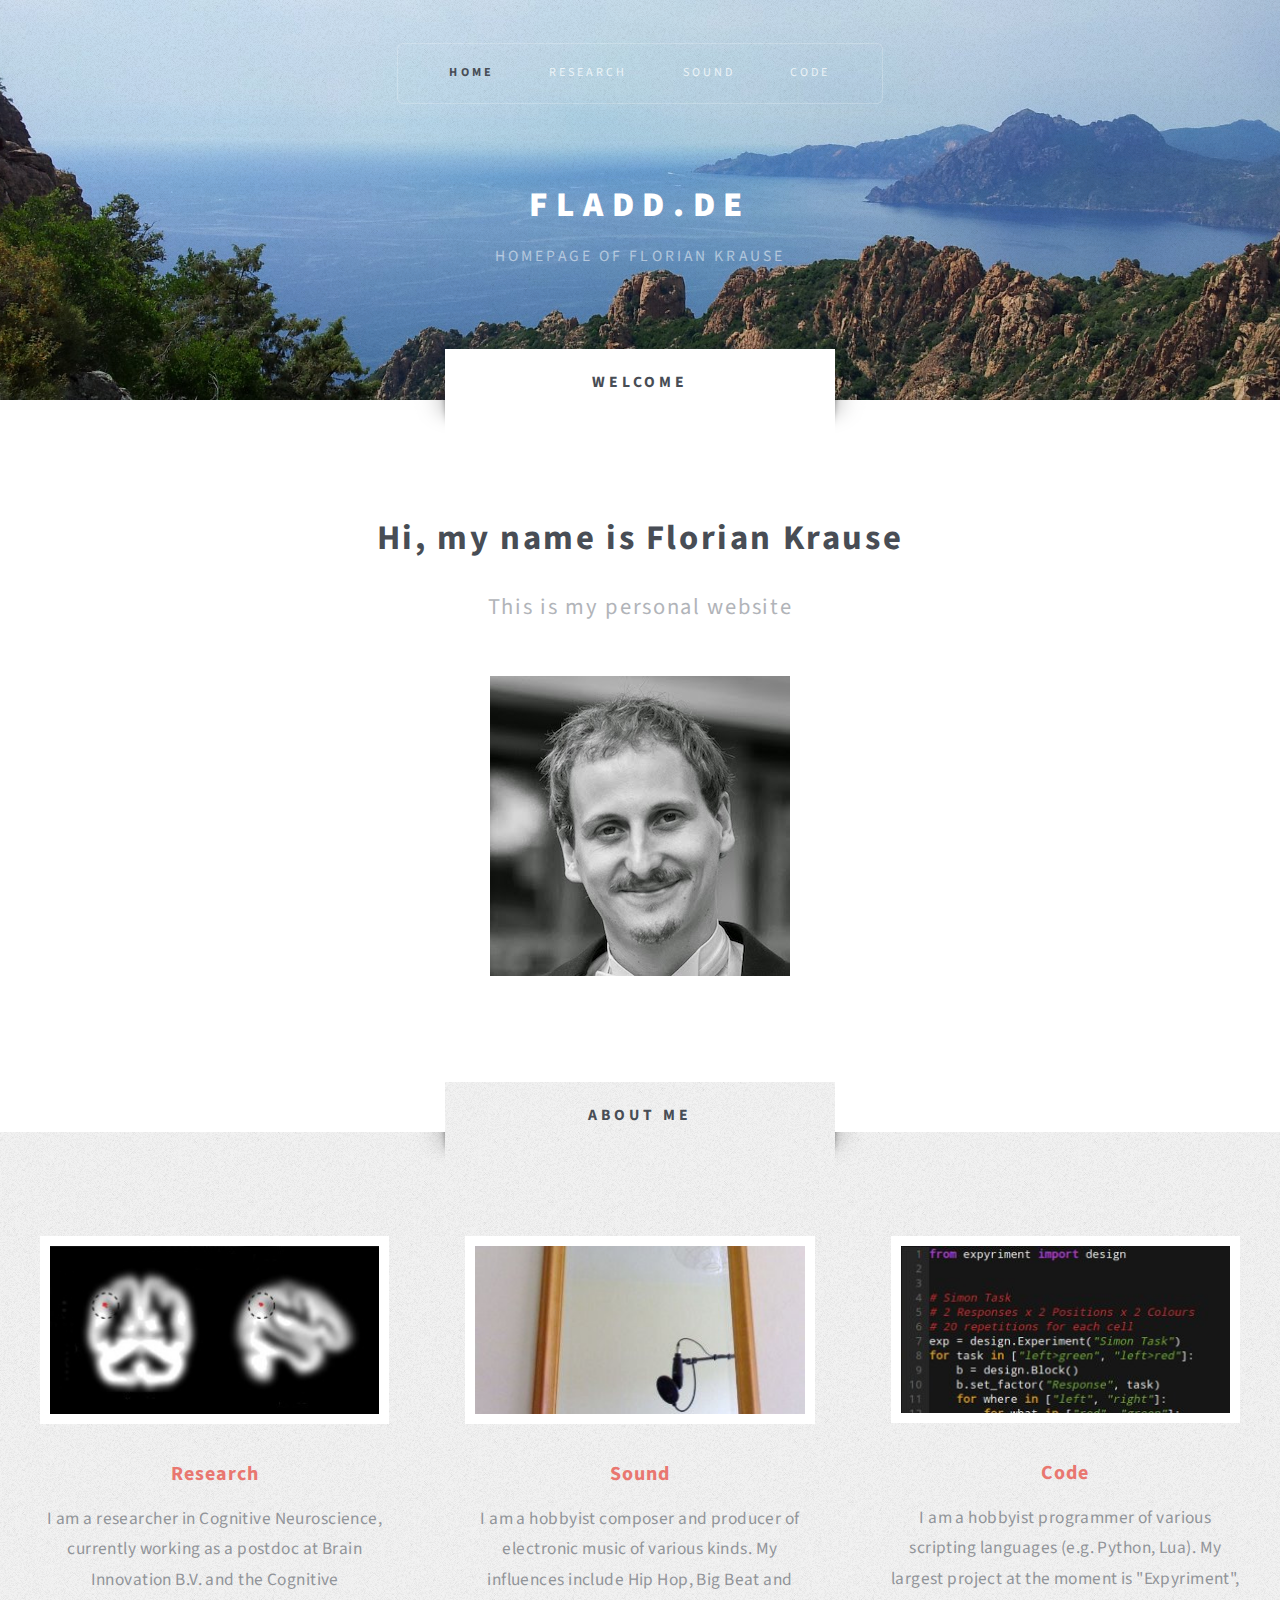
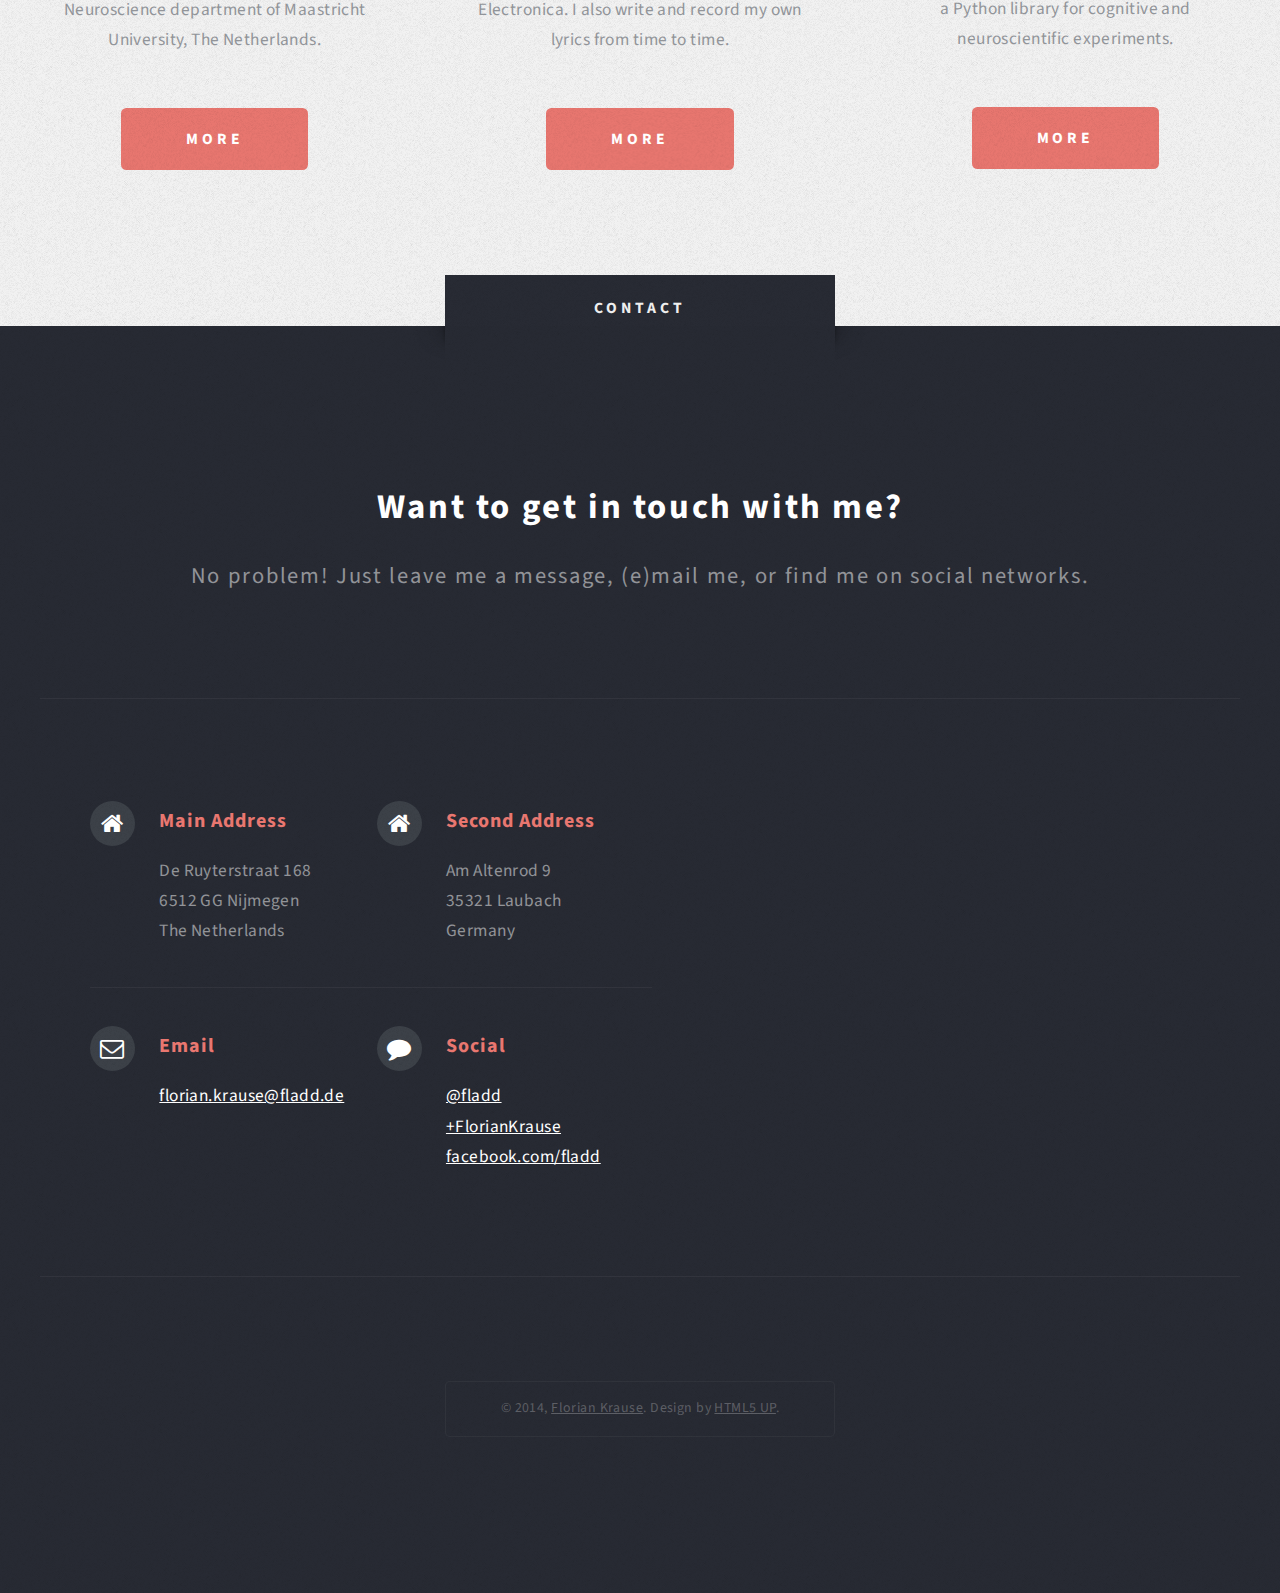
==== commit 24351692: "Update index.html" ====
--- a/index.html
+++ b/index.html
@@ -10,7 +10,7 @@
         <meta http-equiv="content-type" content="text/html; charset=utf-8" />
         <meta name="description" content="I am a researcher in cognitive neuroscience, a hobbyist composer and producer of electronic music, and a hobbyist programmer" />
         <meta name="keywords" content="" />
-        <link href="http://fonts.googleapis.com/css?family=Source+Sans+Pro:400,400italic,700,900" rel="stylesheet" />
+        <link href="https://fonts.googleapis.com/css?family=Source+Sans+Pro:400,400italic,700,900" rel="stylesheet" />
         <script src="js/jquery-1.9.1.min.js"></script>
         <script src="js/jquery.dropotron-1.3.js"></script>
         <script src="js/config.js"></script>
@@ -205,42 +205,7 @@
                                 <div class="row">
                                     <div class="6u">
 
-                                        <!-- Contact Form -->
-                                        <section class="footer-one">
-                                        <form method="post" action="contact.py">
-<input type="hidden" name="section" value="home"/>
-                                            <div class="5grid">
-                                                <div class="row">
-                                                    <div class="6u">
-                                                        <input type="text" class="text" name="name" id="contact-name" placeholder="Name" />
-                                                    </div>
-                                                    <div class="6u">
-                                                        <input type="text" class="text" name="email2" id="contact-email" placeholder="Email" />
-                                                    </div>
-                                                </div>
-                                                <div class="row">
-                                                    <div class="12u">
-                                                        <textarea name="message" id="contact-message" placeholder="Message"></textarea>
-                                                    </div>
-                                                </div>
-                                                <div class="row">
-                                                    <div class="6u">
-                                                        <input name="email" class="text2" id="contact-verification" placeholder="Do not fill in!" />
-                                                    </div>
-                                                </div>
-                                                <div class="row">
-                                                    <div class="12u">
-                                                        <ul class="actions">
-                                                            <li><input type="submit" class="button button-style1" value="Send" /></li>
-                                                            <li><input type="reset" class="button button-style2" value="Reset" /></li>
-                                                        </ul>
-                                                    </div>
-                                                </div>
-                                            </div>
-                                        </form>
-                                        </section>
-                                        <!-- /Contact Form -->
-
+                                        
                                     </div>
                                     <div class="6u">
 
@@ -301,16 +266,7 @@
                                 </div>
                             </div>
                             <hr />
-			    <div style="margin: 25px auto; text-align: center;">
-			    <h2>Other websites under this domain:</h2>
-			    <br />
-			    <a href="http://blog.fladd.de" target="_blank">blog.fladd.de</a>
-			    <br />
-			    <a href="http://blog.fladd.de" target="_blank"><img src="images/blog.jpg" style="margin: 5px;"/></a>
-			    </a>
-			    <br />
-			    fladd's Blog
-			    </div>
+			    
                         </div>
                         <!-- /Footer -->
 
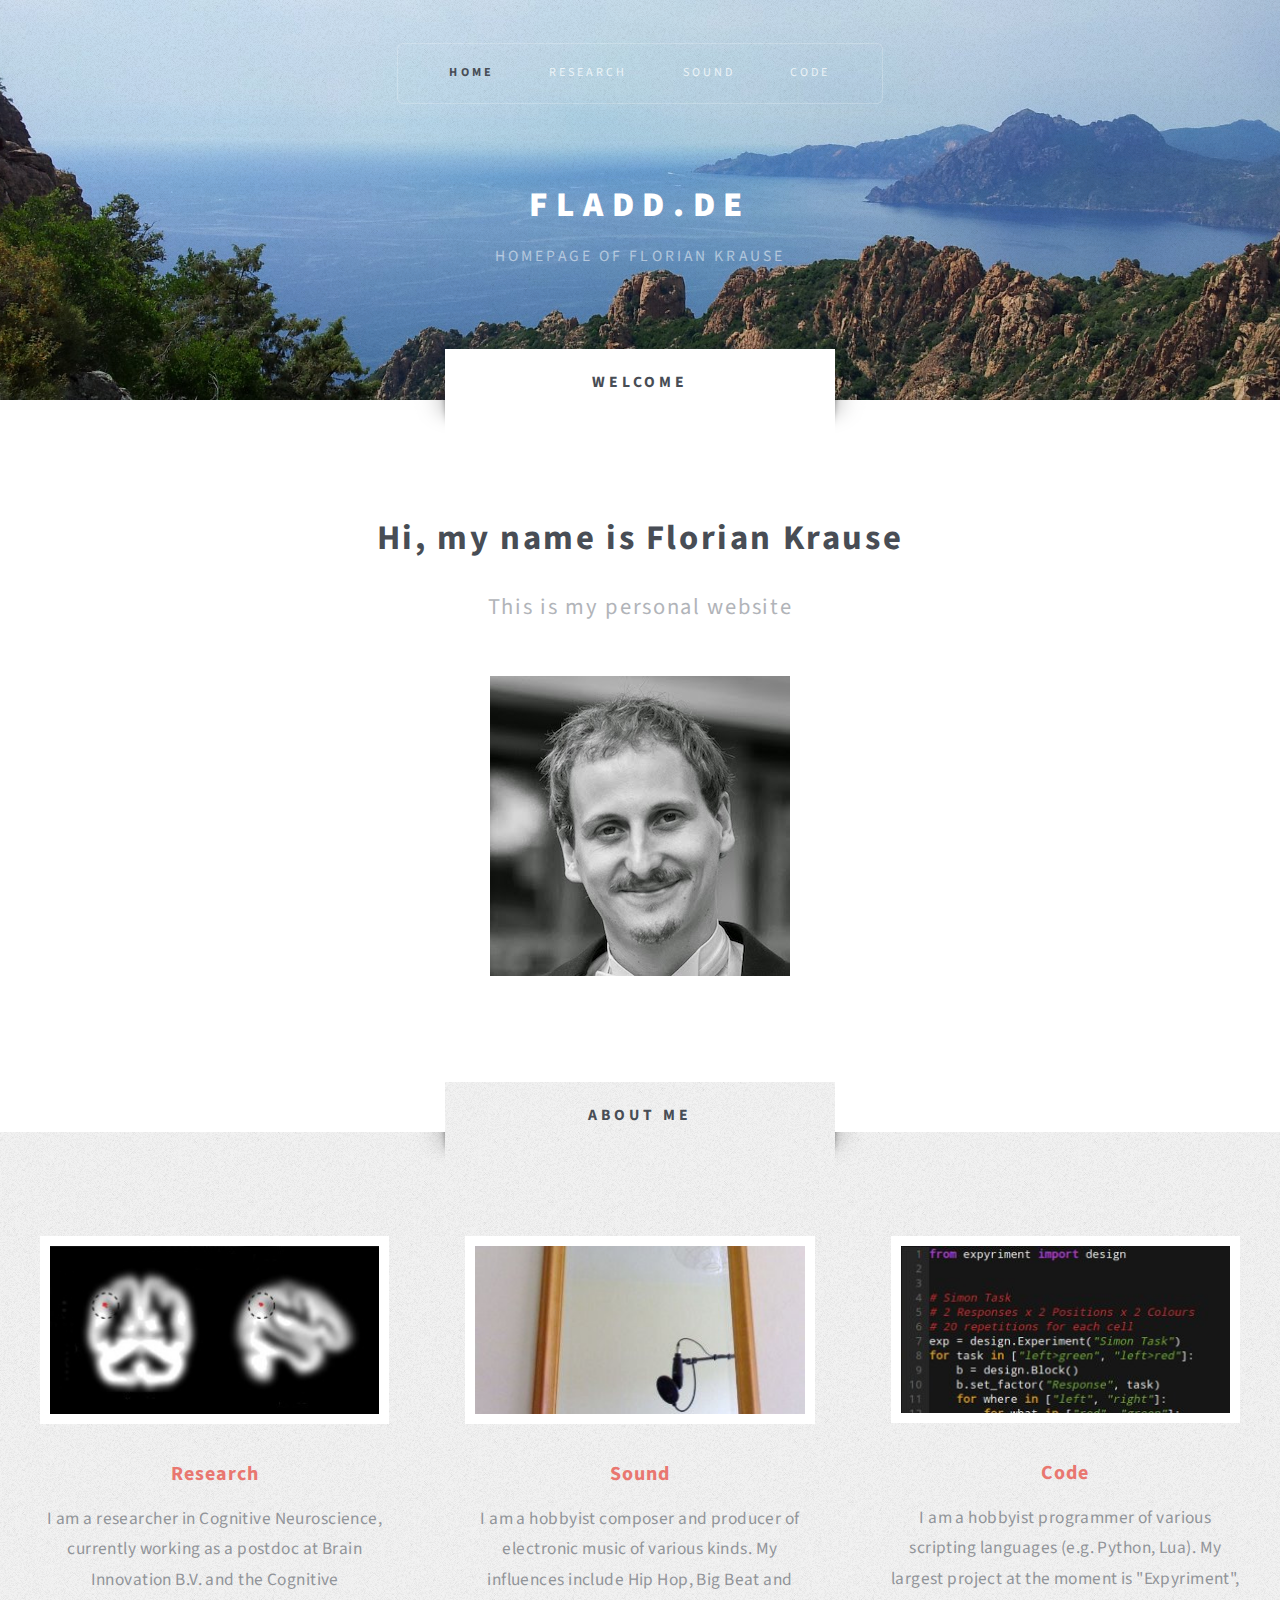
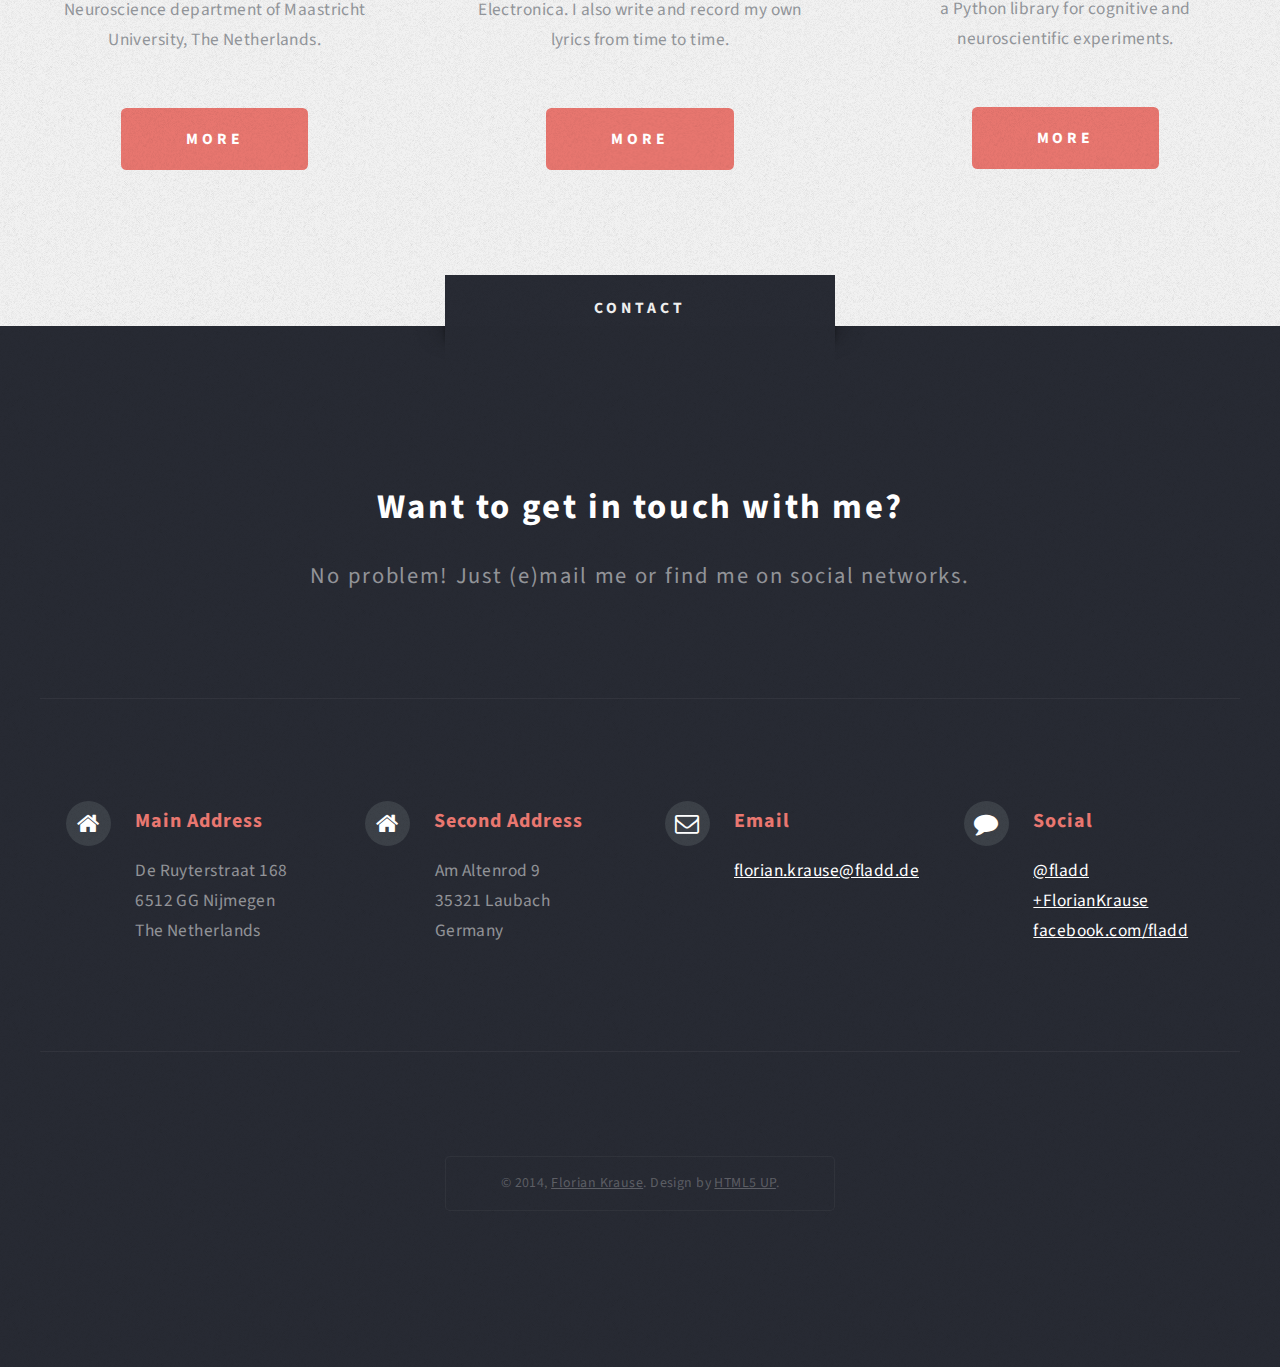
==== commit 9a37072a: "update" ====
--- a/index.html
+++ b/index.html
@@ -196,25 +196,17 @@
                             <header class="style1">
                             <h2>Want to get in touch with me?</h2>
                             <p class="byline">
-                            No problem! Just leave me a message,
-                            (e)mail me, or find me on social networks.
+                            No problem! Just (e)mail me or find me on social networks.
                             </p>
                             </header>
                             <hr />
-                            <div class="5grid">
-                                <div class="row">
-                                    <div class="6u">
-
-                                        
-                                    </div>
-                                    <div class="6u">
 
                                         <!-- Contacts -->
                                         <section class="footer-two">
                                         <div class="feature-list feature-list-small">
                                             <div class="5grid">
                                                 <div class="row">
-                                                    <div class="6u">
+                                                    <div class="3u">
                                                         <section>
                                                         <h3 class="icon icon-home">Main Address</h3>
                                                         <p>
@@ -224,7 +216,7 @@
                                                         </p>
                                                         </section>
                                                     </div>
-                                                    <div class="6u">
+                                                    <div class="3u">
                                                         <section>
                                                         <h3 class="icon icon-home">Second Address</h3>
                                                         <p>
@@ -235,9 +227,7 @@
 
                                                         </section>
                                                     </div>
-                                                </div>
-                                                <div class="row">
-                                                    <div class="6u">
+                                                    <div class="3u">
                                                         <section>
                                                         <h3 class="icon icon-envelope">Email</h3>
                                                         <p>
@@ -246,7 +236,7 @@
                                                         </p>
                                                         </section>
                                                     </div>
-                                                    <div class="6u">
+                                                    <div class="3u">
                                                         <section>
                                                         <h3 class="icon icon-comment">Social</h3>
                                                         <p>
@@ -262,11 +252,7 @@
                                         </section>
                                         <!-- /Contacts -->
 
-                                    </div>
-                                </div>
-                            </div>
                             <hr />
-			    
                         </div>
                         <!-- /Footer -->
 
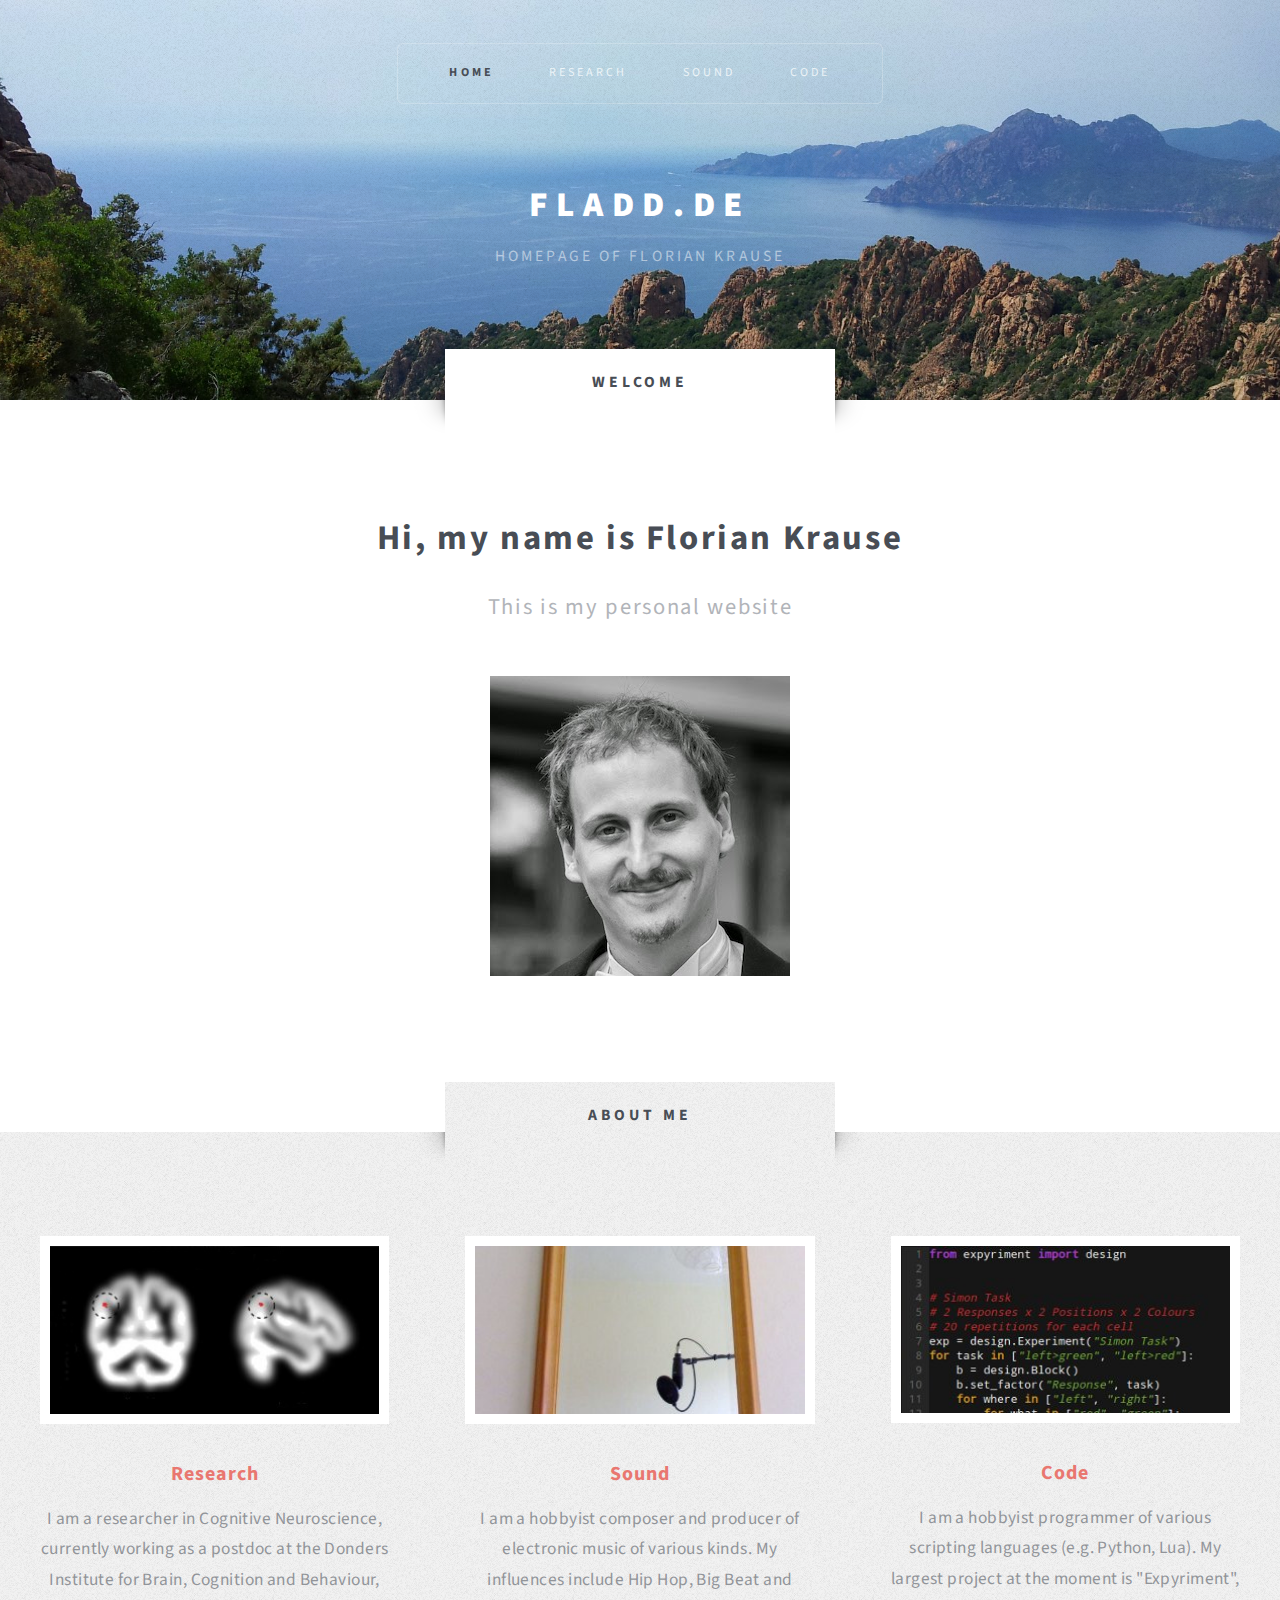
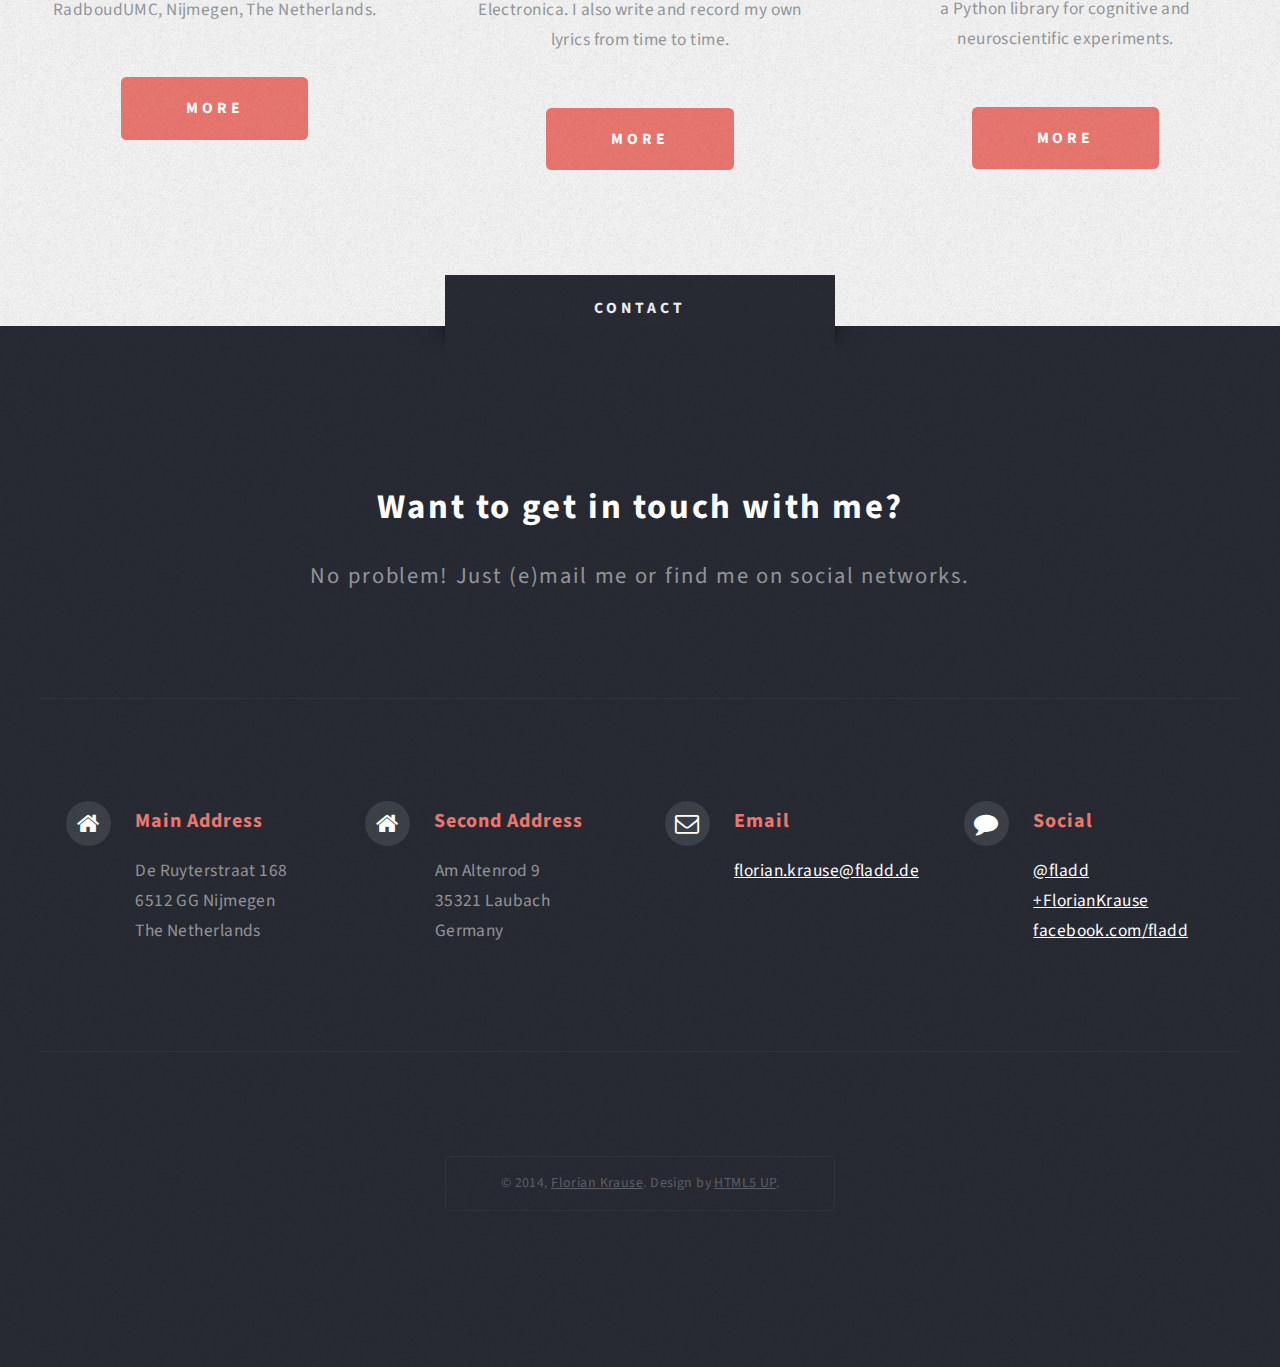
==== commit 85585138: "Update index.html" ====
--- a/index.html
+++ b/index.html
@@ -23,19 +23,7 @@
             <link rel="stylesheet" href="css/style-desktop.css" />
         </noscript>
         <!--[if lte IE 8]><script src="js/html5shiv.js"></script><link rel="stylesheet" href="css/ie8.css" /><![endif]-->
-	<script type="text/javascript">
-
-	  var _gaq = _gaq || [];
-	  _gaq.push(['_setAccount', 'UA-11684530-1']);
-	  _gaq.push(['_trackPageview']);
-
-	  (function() {
-	    var ga = document.createElement('script'); ga.type = 'text/javascript'; ga.async = true;
-	    ga.src = ('https:' == document.location.protocol ? 'https://ssl' : 'http://www') + '.google-analytics.com/ga.js';
-	    var s = document.getElementsByTagName('script')[0]; s.parentNode.insertBefore(ga, s);
-	  })();
-
-	</script>
+
     </head>
     <body class="no-sidebar">
 
@@ -141,7 +129,7 @@
                                         <a href="research" class="image image-full"><img src="images/vbm.jpg" alt="" /></a>
                                         <h3><a href="research">Research</a></h3>
                                         <p>I am a researcher in Cognitive Neuroscience, currently working
-                                        as a postdoc at Brain Innovation B.V. and the Cognitive Neuroscience department of Maastricht University, The Netherlands.</p>
+                                        as a postdoc at the Donders Institute for Brain, Cognition and Behaviour, RadboudUMC, Nijmegen, The Netherlands.</p>
                                         <ul class="actions">
                                             <li><a href="research" class="button button-style1">More</a></li>
                                         </ul>
